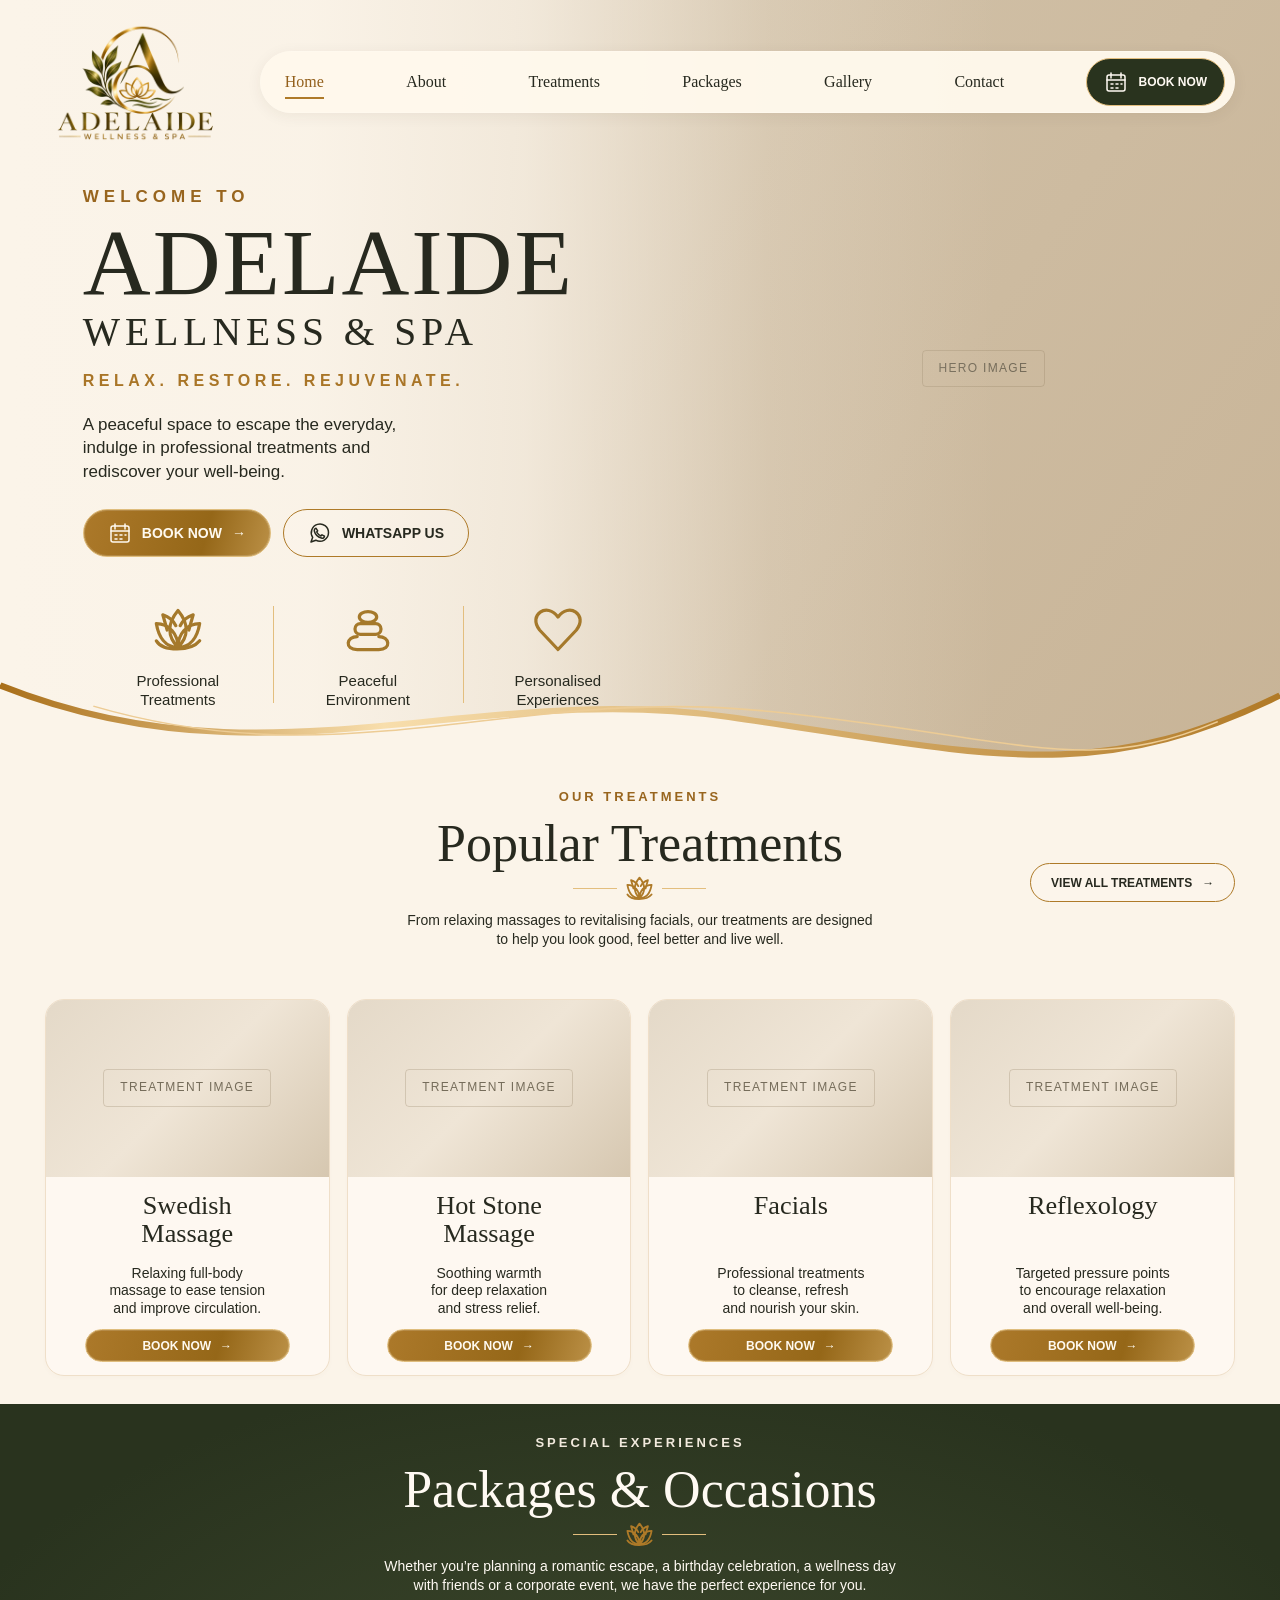
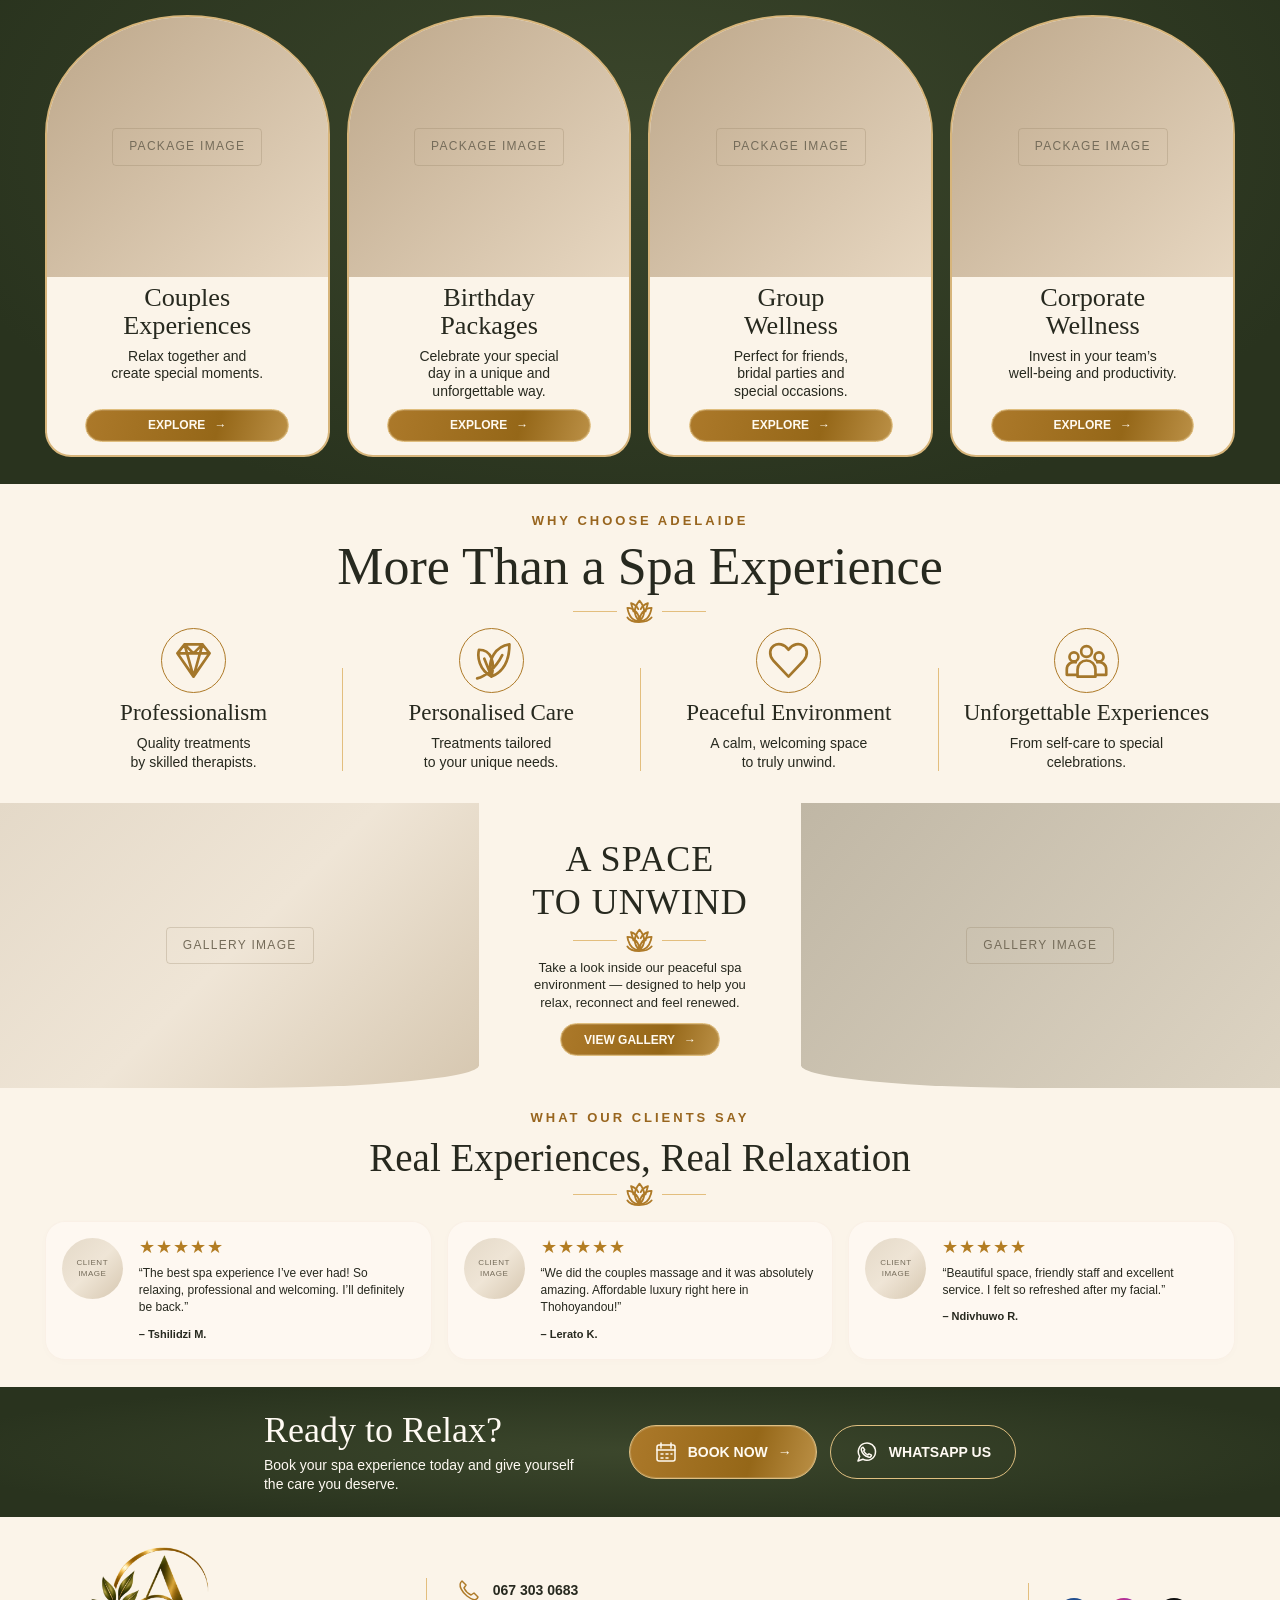
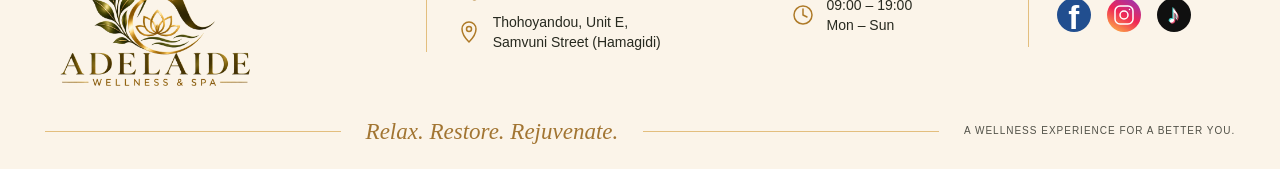
==== index.html @ 24336e0b "first commit" ====
<!doctype html>
<html lang="en">
<head>
  <link rel="icon" type="image/png" href="assets/images/logo/Elegant%20Golden%20A%20Spa%20Emblem.png">
  <meta charset="UTF-8">
  <meta name="viewport" content="width=device-width, initial-scale=1.0">
  <meta name="description" content="Relax, restore and rejuvenate at Adelaide Wellness & Spa in Thohoyandou. Explore massages, facials and special wellness experiences.">
  <meta name="theme-color" content="#29331e">
  <title>Adelaide Wellness & Spa | Relax. Restore. Rejuvenate.</title>
  <link rel="stylesheet" href="css/global.css">
  <link rel="stylesheet" href="css/index.css">
  <script src="js/global.js" defer></script>
  <script src="js/index.js" defer></script>
</head>
<body>
  <a class="skip-link" href="#main">Skip to content</a>
  <header class="site-header container">
    <a class="brand" href="index.html" aria-label="Adelaide Wellness and Spa home"><img src="assets/images/logo/Adelaide%20Wellness%20Spa%20Emblem.png" alt="Adelaide Wellness & Spa" width="180" height="120"></a>
    <button class="menu-toggle" type="button" aria-controls="main-navigation" aria-expanded="false" aria-label="Open navigation"><span></span><span></span><span></span></button>
    <nav class="main-navigation" id="main-navigation" aria-label="Main navigation">
      <a href="index.html" aria-current="page">Home</a>
      <a href="about.html">About</a>
      <a href="treatments.html">Treatments</a>
      <a href="packages.html">Packages</a>
      <a href="gallery.html">Gallery</a>
      <a href="contact.html">Contact</a>
      <a class="button button-dark" href="https://wa.me/27673030683" target="_blank" rel="noopener noreferrer"><span class="icon" data-icon="calendar" aria-hidden="true"></span>Book now</a>
    </nav>
  </header>
  <main id="main">
    <section class="hero" aria-labelledby="hero-title">
      <div class="image-placeholder hero-image" role="img" aria-label="Hero Image placeholder"><span>Hero Image</span></div>
      <div class="hero-inner container"><div class="hero-copy">
        <p class="eyebrow">Welcome to</p>
        <h1 id="hero-title">Adelaide <span>Wellness &amp; Spa</span></h1>
        <p class="hero-motto">Relax. Restore. Rejuvenate.</p>
        <p class="hero-intro">A peaceful space to escape the everyday,<br class="desktop-break"> indulge in professional treatments and<br class="desktop-break"> rediscover your well-being.</p>
        <div class="button-row"><a class="button button-gold" href="https://wa.me/27673030683" target="_blank" rel="noopener noreferrer"><span class="icon" data-icon="calendar" aria-hidden="true"></span>Book now <span aria-hidden="true">→</span></a><a class="button button-outline" href="https://wa.me/27673030683" target="_blank" rel="noopener noreferrer"><span class="icon" data-icon="whatsapp" aria-hidden="true"></span>WhatsApp us</a></div>
        <div class="hero-features"><div><span class="icon" data-icon="lotus" aria-hidden="true"></span><p>Professional<br>Treatments</p></div><div><span class="icon" data-icon="stones" aria-hidden="true"></span><p>Peaceful<br>Environment</p></div><div><span class="icon" data-icon="heart" aria-hidden="true"></span><p>Personalised<br>Experiences</p></div></div>
      </div></div>
      <svg class="hero-wave" viewBox="0 0 1440 110" preserveAspectRatio="none" aria-hidden="true"><defs><linearGradient id="wave-gold"><stop stop-color="#a96f19"/><stop offset=".3" stop-color="#f8deac"/><stop offset="1" stop-color="#b17a27"/></linearGradient></defs><path d="M0 12C300 150 530 5 820 53S1230 144 1440 25V110H0Z" fill="#fbf4e9"/><path d="M0 12C300 150 530 5 820 53S1230 144 1440 25" stroke="url(#wave-gold)" stroke-width="8" fill="none"/><path d="M105 39C390 135 580 11 867 46S1220 131 1370 59" stroke="#edcc95" stroke-width="2" fill="none"/></svg>
    </section>
    <section class="treatments section container" aria-labelledby="treatments-title">
      <div class="treatment-heading">
        <div class="section-heading"><p class="eyebrow">Our treatments</p><h2 id="treatments-title">Popular Treatments</h2><div class="ornament" aria-hidden="true"><span class="icon" data-icon="lotus" aria-hidden="true"></span></div><p>From relaxing massages to revitalising facials, our treatments are designed<br class="desktop-break"> to help you look good, feel better and live well.</p></div>
        <a class="button button-outline section-link" href="treatments.html">View all treatments <span aria-hidden="true">→</span></a>
      </div>
      <div class="card-grid treatment-grid">
        <article class="treatment-card">
          <div class="image-placeholder treatment-image" role="img" aria-label="Treatment Image placeholder"><span>Treatment Image</span></div>
          <div class="card-content"><h3>Swedish<br>Massage</h3><p>Relaxing full-body<br>massage to ease tension<br>and improve circulation.</p><a class="button button-gold button-small" href="https://wa.me/27673030683" target="_blank" rel="noopener noreferrer" aria-label="Book Swedish Massage">Book now <span aria-hidden="true">→</span></a></div>
        </article>
        <article class="treatment-card">
          <div class="image-placeholder treatment-image" role="img" aria-label="Treatment Image placeholder"><span>Treatment Image</span></div>
          <div class="card-content"><h3>Hot Stone<br>Massage</h3><p>Soothing warmth<br>for deep relaxation<br>and stress relief.</p><a class="button button-gold button-small" href="https://wa.me/27673030683" target="_blank" rel="noopener noreferrer" aria-label="Book Hot Stone Massage">Book now <span aria-hidden="true">→</span></a></div>
        </article>
        <article class="treatment-card">
          <div class="image-placeholder treatment-image" role="img" aria-label="Treatment Image placeholder"><span>Treatment Image</span></div>
          <div class="card-content"><h3>Facials</h3><p>Professional treatments<br>to cleanse, refresh<br>and nourish your skin.</p><a class="button button-gold button-small" href="https://wa.me/27673030683" target="_blank" rel="noopener noreferrer" aria-label="Book Facials">Book now <span aria-hidden="true">→</span></a></div>
        </article>
        <article class="treatment-card">
          <div class="image-placeholder treatment-image" role="img" aria-label="Treatment Image placeholder"><span>Treatment Image</span></div>
          <div class="card-content"><h3>Reflexology</h3><p>Targeted pressure points<br>to encourage relaxation<br>and overall well-being.</p><a class="button button-gold button-small" href="https://wa.me/27673030683" target="_blank" rel="noopener noreferrer" aria-label="Book Reflexology">Book now <span aria-hidden="true">→</span></a></div>
        </article>
      </div>
    </section>
    <section class="packages section dark-section" aria-labelledby="packages-title"><div class="container">
      <div class="section-heading"><p class="eyebrow">Special experiences</p><h2 id="packages-title">Packages &amp; Occasions</h2><div class="ornament" aria-hidden="true"><span class="icon" data-icon="lotus" aria-hidden="true"></span></div><p>Whether you’re planning a romantic escape, a birthday celebration, a wellness day<br class="desktop-break"> with friends or a corporate event, we have the perfect experience for you.</p></div>
      <div class="card-grid package-grid">
        <article class="package-card">
          <div class="image-placeholder package-image" role="img" aria-label="Package Image placeholder"><span>Package Image</span></div>
          <div class="card-content"><h3>Couples<br>Experiences</h3><p>Relax together and<br>create special moments.</p><a class="button button-gold button-small" href="packages.html" aria-label="Explore Couples Experiences">Explore <span aria-hidden="true">→</span></a></div>
        </article>
        <article class="package-card">
          <div class="image-placeholder package-image" role="img" aria-label="Package Image placeholder"><span>Package Image</span></div>
          <div class="card-content"><h3>Birthday<br>Packages</h3><p>Celebrate your special<br>day in a unique and<br>unforgettable way.</p><a class="button button-gold button-small" href="packages.html" aria-label="Explore Birthday Packages">Explore <span aria-hidden="true">→</span></a></div>
        </article>
        <article class="package-card">
          <div class="image-placeholder package-image" role="img" aria-label="Package Image placeholder"><span>Package Image</span></div>
          <div class="card-content"><h3>Group<br>Wellness</h3><p>Perfect for friends,<br>bridal parties and<br>special occasions.</p><a class="button button-gold button-small" href="packages.html" aria-label="Explore Group Wellness">Explore <span aria-hidden="true">→</span></a></div>
        </article>
        <article class="package-card">
          <div class="image-placeholder package-image" role="img" aria-label="Package Image placeholder"><span>Package Image</span></div>
          <div class="card-content"><h3>Corporate<br>Wellness</h3><p>Invest in your team’s<br>well-being and productivity.</p><a class="button button-gold button-small" href="packages.html" aria-label="Explore Corporate Wellness">Explore <span aria-hidden="true">→</span></a></div>
        </article>
      </div>
    </div></section>
    <section class="benefits section container" aria-labelledby="benefits-title">
      <div class="section-heading"><p class="eyebrow">Why choose Adelaide</p><h2 id="benefits-title">More Than a Spa Experience</h2><div class="ornament" aria-hidden="true"><span class="icon" data-icon="lotus" aria-hidden="true"></span></div></div>
      <div class="benefit-grid">
        <div class="benefit"><span class="icon benefit-icon" data-icon="diamond" aria-hidden="true"></span><h3>Professionalism</h3><p>Quality treatments<br>by skilled therapists.</p></div>
        <div class="benefit"><span class="icon benefit-icon" data-icon="leaf" aria-hidden="true"></span><h3>Personalised Care</h3><p>Treatments tailored<br>to your unique needs.</p></div>
        <div class="benefit"><span class="icon benefit-icon" data-icon="heart" aria-hidden="true"></span><h3>Peaceful Environment</h3><p>A calm, welcoming space<br>to truly unwind.</p></div>
        <div class="benefit"><span class="icon benefit-icon" data-icon="people" aria-hidden="true"></span><h3>Unforgettable Experiences</h3><p>From self-care to special<br>celebrations.</p></div>
      </div>
    </section>
    <section class="unwind" aria-labelledby="unwind-title">
      <div class="image-placeholder gallery-image" role="img" aria-label="Gallery Image placeholder"><span>Gallery Image</span></div>
      <div class="unwind-copy"><h2 id="unwind-title">A space<br> to unwind</h2><div class="ornament" aria-hidden="true"><span class="icon" data-icon="lotus" aria-hidden="true"></span></div><p>Take a look inside our peaceful spa environment — designed to help you relax, reconnect and feel renewed.</p><a class="button button-gold button-small" href="gallery.html">View gallery <span aria-hidden="true">→</span></a></div>
      <div class="image-placeholder gallery-image" role="img" aria-label="Gallery Image placeholder"><span>Gallery Image</span></div>
    </section>
    <section class="testimonials section container" aria-labelledby="testimonials-title">
      <div class="section-heading"><p class="eyebrow">What our clients say</p><h2 id="testimonials-title">Real Experiences, Real Relaxation</h2><div class="ornament" aria-hidden="true"><span class="icon" data-icon="lotus" aria-hidden="true"></span></div></div>
      <!-- Review copy is transcribed from the supplied design; confirm before publication. -->
      <div class="testimonial-grid">
        <figure class="testimonial"><div class="image-placeholder client-image" role="img" aria-label="Client<br>Image placeholder"><span>Client<br>Image</span></div><div><p class="stars" aria-label="5 out of 5 stars">★★★★★</p><blockquote>“The best spa experience I’ve ever had! So relaxing, professional and welcoming. I’ll definitely be back.”</blockquote><figcaption>– Tshilidzi M.</figcaption></div></figure>
        <figure class="testimonial"><div class="image-placeholder client-image" role="img" aria-label="Client<br>Image placeholder"><span>Client<br>Image</span></div><div><p class="stars" aria-label="5 out of 5 stars">★★★★★</p><blockquote>“We did the couples massage and it was absolutely amazing. Affordable luxury right here in Thohoyandou!”</blockquote><figcaption>– Lerato K.</figcaption></div></figure>
        <figure class="testimonial"><div class="image-placeholder client-image" role="img" aria-label="Client<br>Image placeholder"><span>Client<br>Image</span></div><div><p class="stars" aria-label="5 out of 5 stars">★★★★★</p><blockquote>“Beautiful space, friendly staff and excellent service. I felt so refreshed after my facial.”</blockquote><figcaption>– Ndivhuwo R.</figcaption></div></figure>
      </div>
    </section>
    <section class="final-cta dark-section" aria-labelledby="cta-title"><div class="container cta-inner"><div><h2 id="cta-title">Ready to Relax?</h2><p>Book your spa experience today and give yourself<br class="desktop-break"> the care you deserve.</p></div><div class="button-row"><a class="button button-gold" href="https://wa.me/27673030683" target="_blank" rel="noopener noreferrer"><span class="icon" data-icon="calendar" aria-hidden="true"></span>Book now <span aria-hidden="true">→</span></a><a class="button button-outline" href="https://wa.me/27673030683" target="_blank" rel="noopener noreferrer"><span class="icon" data-icon="whatsapp" aria-hidden="true"></span>WhatsApp us</a></div></div></section>
  </main>
  <footer class="site-footer">
    <div class="container footer-main">
      <a class="footer-brand" href="index.html" aria-label="Adelaide Wellness and Spa home"><img src="assets/images/logo/Adelaide%20Wellness%20Spa%20Emblem.png" alt="Adelaide Wellness & Spa" width="220" height="147" loading="lazy"></a>
      <address class="footer-contact"><a href="tel:+27673030683"><span class="icon" data-icon="phone" aria-hidden="true"></span><strong>067 303 0683</strong></a><p><span class="icon" data-icon="pin" aria-hidden="true"></span><span>Thohoyandou, Unit E,<br>Samvuni Street (Hamagidi)</span></p></address>
      <div class="footer-hours"><span class="icon" data-icon="clock" aria-hidden="true"></span><p>09:00 – 19:00<br>Mon – Sun</p></div>
      <div class="social-links" aria-label="Social media"><!-- Add verified profile URLs when available. --><span class="social-icon facebook" role="img" aria-label="Facebook">f</span><span class="social-icon instagram" role="img" aria-label="Instagram"><span class="icon" data-icon="instagram" aria-hidden="true"></span></span><span class="social-icon tiktok" role="img" aria-label="TikTok">♪</span></div>
    </div>
    <div class="footer-bottom container"><span class="footer-rule" aria-hidden="true"></span><p>Relax. Restore. Rejuvenate.</p><span class="footer-rule" aria-hidden="true"></span><small>A wellness experience for a better you.</small></div>
  </footer>
</body>
</html>
---- css/global.css ----
﻿:root {
  --cream: #fbf4e9;
  --paper: #fffaf3;
  --ink: #27291f;
  --muted: #505047;
  --olive: #29331e;
  --gold: #ae7a28;
  --gold-light: #e3be7e;
  --serif: Georgia, 'Times New Roman', serif;
  --sans: Arial, Helvetica, sans-serif;
  --page-width: 1200px;
}
* { box-sizing: border-box; }
html { scroll-behavior: smooth; }
body { margin: 0; background: var(--cream); color: var(--ink); font: 16px/1.45 var(--sans); }
body, button, a { -webkit-tap-highlight-color: transparent; }
h1, h2, h3, p, figure { margin: 0; }
h1, h2, h3 { font-family: var(--serif); font-weight: 400; line-height: 1.08; }
h2 { font-size: clamp(30px, 4.1vw, 52px); }
h3 { font-size: clamp(20px, 2.05vw, 27px); }
a { color: inherit; text-decoration: none; }
button { font: inherit; }
img { display: block; max-width: 100%; height: auto; }
.container { width: min(var(--page-width), 93%); margin-inline: auto; }
.icon { display: inline-flex; flex: 0 0 auto; width: 24px; height: 24px; align-items: center; justify-content: center; }
.icon svg { width: 100%; height: 100%; fill: none; stroke: currentColor; stroke-width: 1.5; stroke-linecap: round; stroke-linejoin: round; }
.button { display: inline-flex; align-items: center; justify-content: center; gap: 10px; min-height: 48px; padding: 11px 24px; border: 1px solid transparent; border-radius: 999px; white-space: nowrap; font: 600 14px/1 var(--sans); text-transform: uppercase; transition: background-color .2s, box-shadow .2s, transform .2s; }
.button:hover { transform: translateY(-2px); box-shadow: 0 5px 15px #3928111a; }
.button-gold { color: #fffaf0; border-color: #dfbd7d; background: linear-gradient(105deg, #ac792a, #956718 65%, #bb9046); box-shadow: inset 0 0 0 1px #ffffff26; }
.button-outline { color: var(--ink); border-color: var(--gold); background: #fffaf12b; }
.button-outline:hover { background: #e7c99335; }
.button-dark { color: var(--paper); border-color: var(--gold-light); background: var(--olive); }
.button-small { min-height: 33px; padding: 8px 23px; font-size: 12px; gap: 9px; }
.button-row { display: flex; flex-wrap: wrap; align-items: center; gap: 13px; }
.eyebrow { color: #98651e; font-size: 13px; font-weight: 700; text-transform: uppercase; letter-spacing: 3px; }
.site-header { position: absolute; z-index: 10; top: 22px; inset-inline: 0; display: flex; align-items: center; justify-content: space-between; gap: 35px; }
.brand { width: 180px; flex-shrink: 0; border-radius: 5px; overflow: hidden; }
.main-navigation { display: flex; align-items: center; justify-content: space-between; flex: 1; gap: 18px; padding: 6px 9px 6px 24px; border: 1px solid #fff9ee; border-radius: 999px; background: #fff9edf5; box-shadow: 0 3px 15px #3b2c1510; }
.main-navigation > a:not(.button) { position: relative; padding-block: 10px; font: 16px var(--serif); }
.main-navigation > a:not(.button):hover, .main-navigation [aria-current] { color: #93601c; }
.main-navigation [aria-current]::after { position: absolute; content: ''; height: 2px; background: var(--gold); bottom: 2px; inset-inline: 0; }
.main-navigation .button { min-height: 41px; font-size: 12px; padding-inline: 17px; }
.menu-toggle { display: none; }
.skip-link { position: fixed; z-index: 30; top: 10px; left: 12px; padding: 12px; background: var(--paper); border: 2px solid var(--gold); transform: translateY(-150%); }
.skip-link:focus { transform: translateY(0); }
:focus-visible { outline: 3px solid #a77122; outline-offset: 5px; }
.dark-section { color: var(--paper); background: radial-gradient(ellipse at 50% 50%, #3c472c, var(--olive) 80%); }
.dark-section .eyebrow { color: #f2eadd; }
.site-footer { padding-block: 25px 24px; }
.footer-main { display: grid; grid-template-columns: 1.1fr 1.05fr .65fr .65fr; align-items: center; gap: 30px; }
.footer-brand img { width: 220px; border-radius: 4px; }
.footer-contact { font-style: normal; padding-left: 30px; border-left: 1px solid var(--gold-light); font-size: 14px; }
.footer-contact a, .footer-contact p { display: flex; gap: 12px; align-items: center; }
.footer-contact p { margin-top: 10px; }
.footer-contact .icon, .footer-hours .icon { color: var(--gold); }
.footer-hours { display: flex; gap: 12px; align-items: center; font-size: 14px; }
.social-links { display: flex; gap: 16px; align-items: center; border-left: 1px solid var(--gold-light); padding: 15px 0 15px 28px; }
.social-icon { display: flex; width: 34px; height: 34px; border-radius: 50%; color: white; justify-content: center; align-items: center; }
.facebook { background: #214e8f; font: bold 33px Arial; padding-top: 6px; }
.instagram { background: linear-gradient(30deg, #ffc444, #ef2755, #8c36c2); }
.tiktok { background: #101010; font-size: 26px; text-shadow: 1px 1px #ed5074, -1px -1px #45d6cf; }
.footer-bottom { display: flex; align-items: center; gap: 25px; padding-top: 30px; }
.footer-bottom p { font: italic 23px var(--serif); color: #a27532; white-space: nowrap; }
.footer-rule { height: 1px; background: var(--gold-light); flex: 1; }
.footer-bottom small { font-size: 10px; letter-spacing: 1px; text-transform: uppercase; color: var(--muted); }
/* Keep the existing secondary-page scaffolds usable with shared styles. */
body > header:not(.site-header), body > main:not(.page-main):not(:has(.hero)), body > footer:not(.site-footer) { width: min(var(--page-width), 90%); margin-inline: auto; padding-block: 24px; }
header:not(.site-header) nav { display: flex; flex-wrap: wrap; gap: 20px; margin-top: 20px; }
body > main:not(:has(.hero)) { min-height: 60vh; }
@media (max-width: 1050px) {
  .site-header { gap: 25px; top: 18px; }
  .brand { width: 145px; }
  .main-navigation { gap: 15px; padding-left: 20px; }
  .main-navigation > a:not(.button) { font-size: 14px; }
  .main-navigation .button { padding-inline: 13px; }
  .footer-main { gap: 20px; }
  .footer-contact { padding-left: 20px; font-size: 12px; }
  .footer-hours { font-size: 12px; }
  .social-links { gap: 10px; padding-left: 20px; }
}
@media (max-width: 760px) {
  .site-header { align-items: flex-start; top: 16px; }
  .brand { width: 130px; }
  .menu-toggle { display: flex; flex-direction: column; justify-content: center; align-items: center; gap: 5px; width: 46px; height: 46px; background: var(--paper); border: 1px solid var(--gold-light); border-radius: 50%; cursor: pointer; }
  .menu-toggle span { height: 2px; width: 20px; background: var(--olive); transition: transform .2s, opacity .2s; }
  .menu-toggle[aria-expanded="true"] span:nth-child(1) { transform: translateY(7px) rotate(45deg); }
  .menu-toggle[aria-expanded="true"] span:nth-child(2) { opacity: 0; }
  .menu-toggle[aria-expanded="true"] span:nth-child(3) { transform: translateY(-7px) rotate(-45deg); }
  .main-navigation { display: none; position: absolute; top: 62px; right: 0; width: min(310px, 100%); padding: 20px; border-radius: 20px; box-shadow: 0 12px 35px #29251626; }
  .main-navigation.is-open { display: flex; flex-direction: column; align-items: stretch; gap: 5px; }
  .main-navigation > a:not(.button) { padding: 11px; font-size: 18px; }
  .main-navigation [aria-current]::after { display: none; }
  .main-navigation .button { margin-top: 8px; min-height: 46px; }
  .container { width: 90%; }
  .button { min-height: 46px; padding-inline: 20px; font-size: 12px; }
  .button-small { min-height: 38px; padding: 9px 18px; }
  .eyebrow { font-size: 11px; letter-spacing: 2.5px; }
  .desktop-break { display: none; }
  .footer-main { grid-template-columns: 1fr 1fr; gap: 25px; }
  .footer-brand img { width: 170px; }
  .footer-contact { padding-left: 15px; }
  .footer-hours { padding-left: 0; }
  .social-links { border: 0; padding: 0; }
  .footer-bottom { flex-wrap: wrap; justify-content: center; gap: 15px; }
  .footer-bottom p { font-size: 21px; }
  .footer-bottom small { flex-basis: 100%; text-align: center; }
}
@media (max-width: 380px) { .footer-main { grid-template-columns: 1fr; text-align: center; justify-items: center; } .footer-contact { border: 0; padding: 0; } }
@media (prefers-reduced-motion: reduce) { html { scroll-behavior: auto; } *, *::before, *::after { transition: none !important; } }
---- css/index.css ----
﻿/* Photography placeholders preserve the image footprints in the supplied design. */
.image-placeholder { position: relative; display: flex; justify-content: center; align-items: center; overflow: hidden; color: #756c5a; background: linear-gradient(135deg, #e4d9c8, #efe5d6 50%, #d6c7b0); }
.image-placeholder > span { border: 1px solid #8e795c45; padding: 9px 16px; border-radius: 4px; font-size: 12px; letter-spacing: 1.3px; text-transform: uppercase; text-align: center; }
.hero { position: relative; min-height: 760px; overflow: hidden; background: var(--cream); }
.hero-image { position: absolute; inset: 0; background: linear-gradient(125deg, #d7c9b2, #c8b497); }
.hero-image > span { position: absolute; left: 72%; top: 46%; }
.hero::after { content: ''; position: absolute; inset: 0; background: linear-gradient(90deg, var(--cream) 1%, #fbf4e9f7 24%, #fbf4e9c4 41%, #fbf4e933 60%, transparent 78%); pointer-events: none; }
.hero-inner { position: relative; z-index: 1; padding-top: 185px; }
.hero-copy { width: 560px; max-width: 56%; padding-left: 38px; }
.hero .eyebrow { font-size: 17px; letter-spacing: 5px; margin-bottom: 6px; }
.hero h1 { font-size: clamp(60px, 7.6vw, 94px); text-transform: uppercase; letter-spacing: 2px; line-height: .98; }
.hero h1 span { display: block; font-size: .42em; letter-spacing: 5px; margin-top: 5px; white-space: nowrap; }
.hero-motto { margin-top: 18px; color: #a97527; text-transform: uppercase; letter-spacing: 4.5px; font-size: 16px; font-weight: 600; }
.hero-intro { margin-block: 20px 25px; font-size: 17px; line-height: 1.4; }
.hero .button-row { gap: 12px; }
.hero-features { display: grid; grid-template-columns: repeat(3, 1fr); width: 570px; max-width: 112%; margin-top: 47px; text-align: center; }
.hero-features > div { padding: 0 18px; position: relative; }
.hero-features > div + div::before { content: ''; position: absolute; width: 1px; background: var(--gold-light); height: 92%; top: 2%; left: 0; }
.hero-features .icon { width: 52px; height: 52px; color: #a5792b; }
.hero-features p { font-size: 15px; line-height: 1.25; margin-top: 10px; }
.hero-wave { position: absolute; z-index: 2; bottom: -1px; width: 100%; height: 85px; }
.section { padding-block: 28px; }
.section-heading { text-align: center; margin-bottom: 22px; }
.section-heading .eyebrow { margin-bottom: 9px; }
.section-heading > p:last-of-type:not(.eyebrow) { font-size: 14px; line-height: 1.35; margin-top: 7px; }
.ornament { display: flex; align-items: center; justify-content: center; gap: 6px; color: var(--gold); height: 32px; }
.ornament::before, .ornament::after { content: ''; width: 44px; height: 1px; background: var(--gold-light); }
.ornament .icon { width: 33px; height: 29px; }
.treatment-heading { position: relative; }
.section-link { position: absolute; right: 0; top: 75px; min-height: 39px; font-size: 12px; padding-inline: 20px; }
.card-grid { display: grid; grid-template-columns: repeat(4, minmax(0, 1fr)); gap: 17px; }
.treatment-card { border: 1px solid #efdfc9; border-radius: 19px; background: #fffaf4ba; overflow: hidden; box-shadow: 0 2px 5px #91642b06; }
.treatment-image { aspect-ratio: 1.6; }
.card-content { display: flex; flex-direction: column; align-items: center; text-align: center; padding: 15px 10px 13px; }
.treatment-card h3 { min-height: 64px; }
.card-content p { font-size: 14px; line-height: 1.25; margin: 9px 0 12px; }
.card-content .button { width: 78%; margin-top: auto; }
.packages { padding-block: 30px 27px; }
.packages .section-heading { margin-bottom: 20px; }
.package-card { display: flex; flex-direction: column; border: 2px solid #d7b57b; border-radius: 50% 50% 26px 26px / 27% 27% 26px 26px; overflow: hidden; background: var(--cream); color: var(--ink); }
.package-image { aspect-ratio: 1.08; flex-shrink: 0; background: linear-gradient(135deg, #bda78a, #e7d7c1); }
.package-card .card-content { flex: 1; padding-top: 7px; }
.package-card .card-content p { min-height: 54px; margin: 7px 0; }
.benefits { padding-block: 28px 32px; }
.benefits .section-heading { margin-bottom: 0; }
.benefit-grid { display: grid; grid-template-columns: repeat(4, minmax(0, 1fr)); text-align: center; }
.benefit { position: relative; padding: 0 12px; }
.benefit + .benefit::before { position: absolute; content: ''; width: 1px; background: var(--gold-light); height: 72%; left: 0; bottom: 0; }
.benefit-icon { width: 65px; height: 65px; padding: 10px; border: 1px solid var(--gold); border-radius: 50%; color: #a4772b; margin-bottom: 8px; }
.benefit h3 { font-size: clamp(18px, 1.8vw, 23px); }
.benefit p { font-size: 14px; line-height: 1.3; margin-top: 9px; }
.unwind { display: grid; grid-template-columns: 1fr .67fr 1fr; min-height: 285px; }
.gallery-image { min-height: 285px; }
.gallery-image:first-child { border-radius: 0 0 50% 0 / 0 0 8% 0; }
.gallery-image:last-child { border-radius: 0 0 0 50% / 0 0 0 8%; background: linear-gradient(130deg, #c0b7a5, #ddd4c3); }
.unwind-copy { padding: 24px 22px 20px; text-align: center; align-self: center; }
.unwind h2 { text-transform: uppercase; font-size: clamp(26px, 2.9vw, 36px); line-height: 1.2; letter-spacing: 1px; }
.unwind p { font-size: 13px; line-height: 1.35; max-width: 240px; margin: 2px auto 12px; }
.testimonials { padding-block: 21px 27px; }
.testimonials h2 { font-size: clamp(26px, 3.1vw, 39px); }
.testimonials .section-heading { margin-bottom: 10px; }
.testimonial-grid { display: grid; grid-template-columns: repeat(3, minmax(0, 1fr)); gap: 15px; }
.testimonial { display: flex; gap: 16px; padding: 16px; background: #fffaf4bd; border: 1px solid #efdfc94d; border-radius: 20px; box-shadow: 0 2px 8px #76501e04; }
.client-image { width: 61px; height: 61px; flex: 0 0 auto; border-radius: 50%; }
.client-image > span { border: 0; padding: 0; font-size: 8px; letter-spacing: .5px; }
.stars { color: #b37d23; letter-spacing: 1px; font-size: 18px; line-height: 1.1; margin-bottom: 7px; }
blockquote { font-size: 12px; line-height: 1.45; margin: 0; }
figcaption { font-size: 11px; font-weight: 600; margin-top: 10px; }
.final-cta { padding-block: 24px; }
.cta-inner { display: flex; justify-content: center; align-items: center; gap: 55px; }
.final-cta h2 { font-size: 36px; margin-bottom: 7px; }
.final-cta p { font-size: 14px; line-height: 1.3; }
.final-cta .button { min-height: 54px; border-color: #dfbf80; }
.final-cta .button-outline { color: var(--paper); background: transparent; }
@media (min-width: 1400px) { .hero { min-height: 800px; } .hero-inner { padding-top: 200px; } }
@media (max-width: 1100px) and (min-width: 761px) {
  .hero { min-height: 680px; }
  .hero-inner { padding-top: 165px; }
  .hero-copy { padding-left: 28px; }
  .hero h1 { font-size: 7.2vw; }
  .hero-motto { font-size: 13px; letter-spacing: 3.5px; }
  .hero-intro { font-size: 15px; }
  .hero .button { padding-inline: 17px; min-height: 44px; font-size: 12px; }
  .hero-features { margin-top: 38px; max-width: 108%; }
  .hero-features p { font-size: 13px; }
  .hero-features .icon { width: 43px; height: 43px; }
  .section-link { position: static; margin: -5px auto 20px; display: flex; width: fit-content; }
  .card-content p { font-size: 13px; }
  .card-content .button { width: 88%; padding-inline: 13px; }
  .treatment-card h3 { min-height: 51px; }
  .unwind { min-height: 250px; }
  .gallery-image { min-height: 250px; }
  .unwind-copy { padding: 17px 13px; }
  .testimonial { gap: 10px; padding: 13px; }
  .client-image { width: 48px; height: 48px; }
  .cta-inner { gap: 30px; }
}
@media (min-width: 1101px) { .treatments .section-heading { padding-bottom: 28px; } .treatments .section-heading > p:last-of-type { max-width: 610px; margin-inline: auto; } }
@media (max-width: 760px) {
  .hero { min-height: auto; padding-bottom: 42px; display: flex; flex-direction: column; }
  .hero-inner { padding-top: 140px; order: 0; }
  .hero-copy { max-width: 100%; width: auto; padding: 0; }
  .hero h1 { font-size: clamp(49px, 11.5vw, 78px); }
  .hero h1 span { letter-spacing: 3px; font-size: .4em; }
  .hero .eyebrow { font-size: 12px; letter-spacing: 4px; }
  .hero-motto { font-size: 11px; letter-spacing: 2.9px; margin-top: 15px; }
  .hero-intro { max-width: 380px; font-size: 15px; margin-block: 18px 20px; }
  .hero-image { position: relative; order: 1; inset: auto; margin: 24px 5% 0; width: 90%; aspect-ratio: 1.65; border-radius: 18px; }
  .hero-image > span { position: static; }
  .hero::after { display: none; }
  .hero-features { max-width: 100%; width: 100%; margin-top: 28px; }
  .hero-features > div { padding-inline: 8px; }
  .hero-features .icon { width: 38px; height: 38px; }
  .hero-features p { font-size: 12px; }
  .hero-wave { height: 38px; }
  .section { padding-block: 28px; }
  .section-heading > p:last-of-type:not(.eyebrow) { font-size: 13px; }
  .section-link { position: static; margin: -5px auto 20px; display: flex; width: fit-content; }
  .card-grid { grid-template-columns: repeat(2, minmax(0, 1fr)); gap: 15px; }
  .treatment-card { border-radius: 15px; }
  .treatment-image { aspect-ratio: 1.35; }
  .image-placeholder > span { font-size: 9px; letter-spacing: .5px; padding: 7px 9px; }
  .card-content { padding: 13px 8px; }
  .treatment-card h3 { min-height: 45px; }
  .card-content p { font-size: 12px; }
  .card-content .button { width: 95%; padding-inline: 10px; font-size: 10px; }
  .package-card { border-radius: 50% 50% 20px 20px / 25% 25% 20px 20px; }
  .package-image { aspect-ratio: 1.05; }
  .package-card h3 { font-size: 21px; }
  .package-card .card-content p { min-height: 45px; }
  .benefit-grid { grid-template-columns: repeat(2, minmax(0, 1fr)); gap: 26px 0; margin-top: 12px; }
  .benefit:nth-child(3)::before { display: none; }
  .benefit h3 { font-size: 19px; }
  .benefit p { font-size: 12px; }
  .benefit-icon { width: 58px; height: 58px; }
  .unwind { grid-template-columns: 1fr 1fr; }
  .unwind-copy { grid-column: 1 / -1; grid-row: 1; padding: 0 6% 24px; }
  .unwind h2 br { display: none; }
  .unwind p { max-width: 320px; font-size: 14px; }
  .gallery-image { min-height: 0; aspect-ratio: 1.1; }
  .testimonials h2 { font-size: 29px; }
  .testimonial-grid { grid-template-columns: 1fr; gap: 12px; }
  .testimonial { gap: 16px; padding: 20px; }
  .client-image { width: 56px; height: 56px; }
  .client-image > span { font-size: 8px; }
  blockquote { font-size: 13px; }
  .cta-inner { flex-direction: column; gap: 20px; text-align: center; }
  .final-cta h2 { font-size: 33px; }
  .final-cta .button-row { justify-content: center; gap: 10px; }
  .final-cta .button { min-height: 48px; padding-inline: 17px; }
}
@media (max-width: 350px) { .hero .button-row { flex-direction: column; align-items: stretch; } .hero h1 { font-size: 44px; } .hero-motto { letter-spacing: 2px; } .card-grid { grid-template-columns: 1fr; } .package-image { aspect-ratio: 1.2; } }
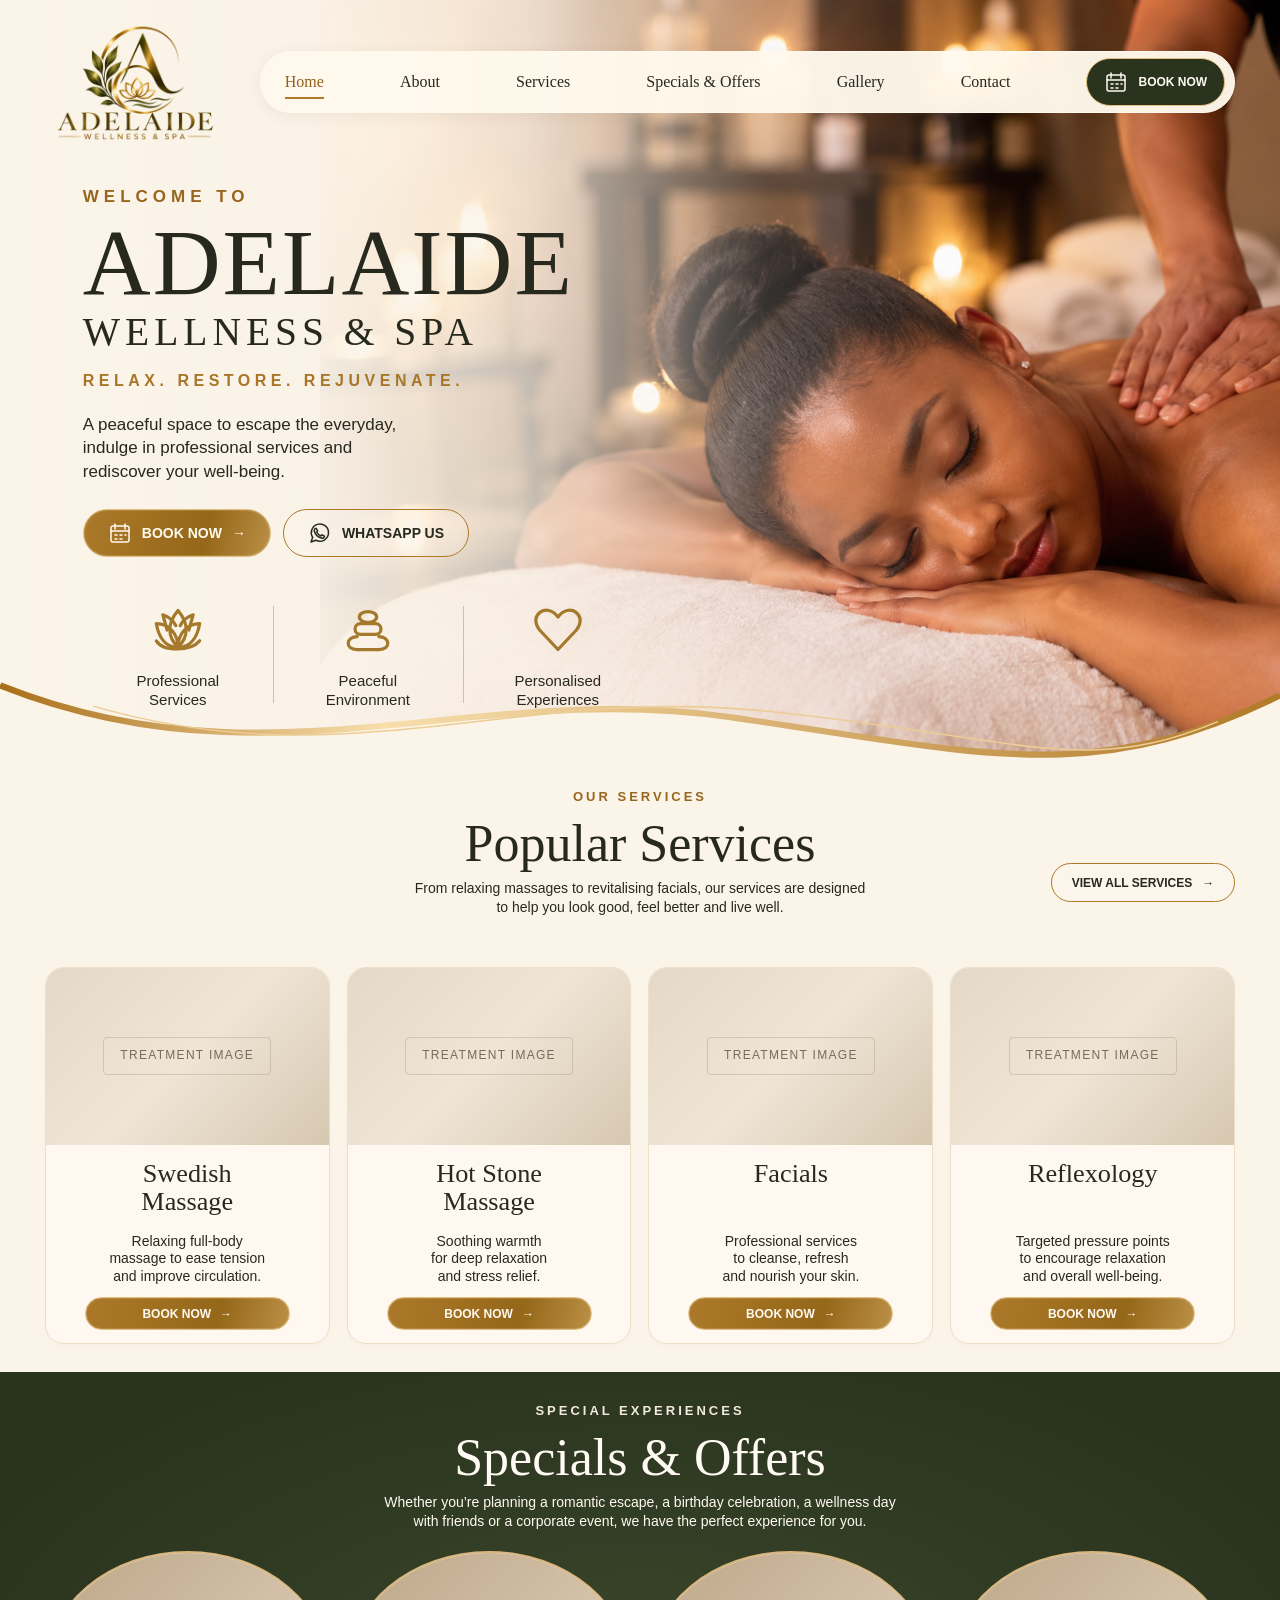
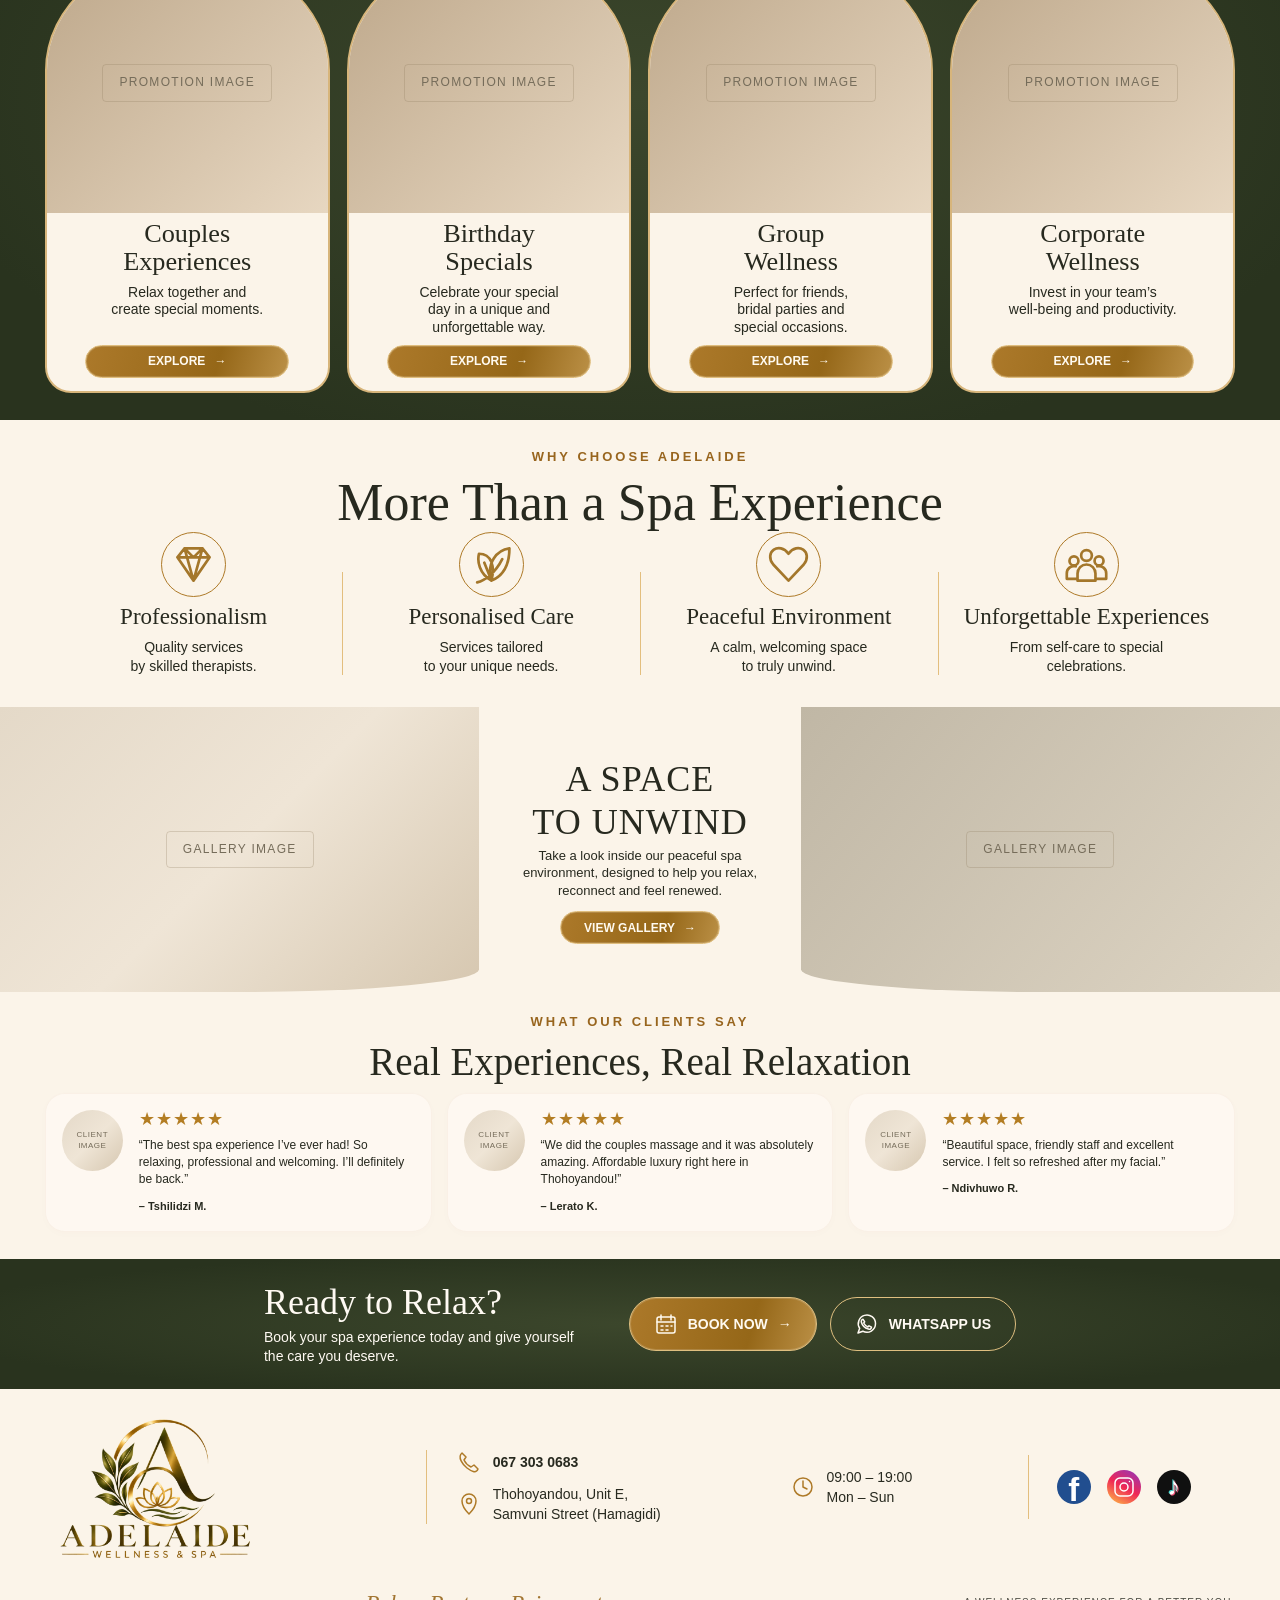
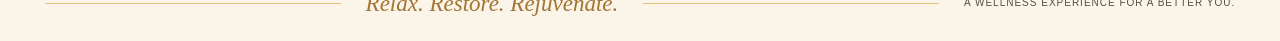
==== commit d66c7705: "Add services page with filtering functionality and new assets - Created services.html to display a c" ====
--- a/index.html
+++ b/index.html
@@ -20,8 +20,8 @@
     <nav class="main-navigation" id="main-navigation" aria-label="Main navigation">
       <a href="index.html" aria-current="page">Home</a>
       <a href="about.html">About</a>
-      <a href="treatments.html">Treatments</a>
-      <a href="packages.html">Packages</a>
+      <a href="services.html">Services</a>
+      <a href="packages.html">Specials &amp; Offers</a>
       <a href="gallery.html">Gallery</a>
       <a href="contact.html">Contact</a>
       <a class="button button-dark" href="https://wa.me/27673030683" target="_blank" rel="noopener noreferrer"><span class="icon" data-icon="calendar" aria-hidden="true"></span>Book now</a>
@@ -29,21 +29,21 @@
   </header>
   <main id="main">
     <section class="hero" aria-labelledby="hero-title">
-      <div class="image-placeholder hero-image" role="img" aria-label="Hero Image placeholder"><span>Hero Image</span></div>
+      <div class="image-placeholder hero-image"><img src="assets/images/hero/Serene%20Warm-Lit%20Spa%20Massage.png" alt="A relaxing massage in a warm, candlelit spa" width="1672" height="941" fetchpriority="high"></div>
       <div class="hero-inner container"><div class="hero-copy">
         <p class="eyebrow">Welcome to</p>
         <h1 id="hero-title">Adelaide <span>Wellness &amp; Spa</span></h1>
         <p class="hero-motto">Relax. Restore. Rejuvenate.</p>
-        <p class="hero-intro">A peaceful space to escape the everyday,<br class="desktop-break"> indulge in professional treatments and<br class="desktop-break"> rediscover your well-being.</p>
+        <p class="hero-intro">A peaceful space to escape the everyday,<br class="desktop-break"> indulge in professional services and<br class="desktop-break"> rediscover your well-being.</p>
         <div class="button-row"><a class="button button-gold" href="https://wa.me/27673030683" target="_blank" rel="noopener noreferrer"><span class="icon" data-icon="calendar" aria-hidden="true"></span>Book now <span aria-hidden="true">→</span></a><a class="button button-outline" href="https://wa.me/27673030683" target="_blank" rel="noopener noreferrer"><span class="icon" data-icon="whatsapp" aria-hidden="true"></span>WhatsApp us</a></div>
-        <div class="hero-features"><div><span class="icon" data-icon="lotus" aria-hidden="true"></span><p>Professional<br>Treatments</p></div><div><span class="icon" data-icon="stones" aria-hidden="true"></span><p>Peaceful<br>Environment</p></div><div><span class="icon" data-icon="heart" aria-hidden="true"></span><p>Personalised<br>Experiences</p></div></div>
+        <div class="hero-features"><div><span class="icon" data-icon="lotus" aria-hidden="true"></span><p>Professional<br>Services</p></div><div><span class="icon" data-icon="stones" aria-hidden="true"></span><p>Peaceful<br>Environment</p></div><div><span class="icon" data-icon="heart" aria-hidden="true"></span><p>Personalised<br>Experiences</p></div></div>
       </div></div>
       <svg class="hero-wave" viewBox="0 0 1440 110" preserveAspectRatio="none" aria-hidden="true"><defs><linearGradient id="wave-gold"><stop stop-color="#a96f19"/><stop offset=".3" stop-color="#f8deac"/><stop offset="1" stop-color="#b17a27"/></linearGradient></defs><path d="M0 12C300 150 530 5 820 53S1230 144 1440 25V110H0Z" fill="#fbf4e9"/><path d="M0 12C300 150 530 5 820 53S1230 144 1440 25" stroke="url(#wave-gold)" stroke-width="8" fill="none"/><path d="M105 39C390 135 580 11 867 46S1220 131 1370 59" stroke="#edcc95" stroke-width="2" fill="none"/></svg>
     </section>
     <section class="treatments section container" aria-labelledby="treatments-title">
       <div class="treatment-heading">
-        <div class="section-heading"><p class="eyebrow">Our treatments</p><h2 id="treatments-title">Popular Treatments</h2><div class="ornament" aria-hidden="true"><span class="icon" data-icon="lotus" aria-hidden="true"></span></div><p>From relaxing massages to revitalising facials, our treatments are designed<br class="desktop-break"> to help you look good, feel better and live well.</p></div>
-        <a class="button button-outline section-link" href="treatments.html">View all treatments <span aria-hidden="true">→</span></a>
+        <div class="section-heading"><p class="eyebrow">Our services</p><h2 id="treatments-title">Popular Services</h2><p>From relaxing massages to revitalising facials, our services are designed<br class="desktop-break"> to help you look good, feel better and live well.</p></div>
+        <a class="button button-outline section-link" href="services.html">View all services <span aria-hidden="true">→</span></a>
       </div>
       <div class="card-grid treatment-grid">
         <article class="treatment-card">
@@ -56,7 +56,7 @@
         </article>
         <article class="treatment-card">
           <div class="image-placeholder treatment-image" role="img" aria-label="Treatment Image placeholder"><span>Treatment Image</span></div>
-          <div class="card-content"><h3>Facials</h3><p>Professional treatments<br>to cleanse, refresh<br>and nourish your skin.</p><a class="button button-gold button-small" href="https://wa.me/27673030683" target="_blank" rel="noopener noreferrer" aria-label="Book Facials">Book now <span aria-hidden="true">→</span></a></div>
+          <div class="card-content"><h3>Facials</h3><p>Professional services<br>to cleanse, refresh<br>and nourish your skin.</p><a class="button button-gold button-small" href="https://wa.me/27673030683" target="_blank" rel="noopener noreferrer" aria-label="Book Facials">Book now <span aria-hidden="true">→</span></a></div>
         </article>
         <article class="treatment-card">
           <div class="image-placeholder treatment-image" role="img" aria-label="Treatment Image placeholder"><span>Treatment Image</span></div>
@@ -65,42 +65,42 @@
       </div>
     </section>
     <section class="packages section dark-section" aria-labelledby="packages-title"><div class="container">
-      <div class="section-heading"><p class="eyebrow">Special experiences</p><h2 id="packages-title">Packages &amp; Occasions</h2><div class="ornament" aria-hidden="true"><span class="icon" data-icon="lotus" aria-hidden="true"></span></div><p>Whether you’re planning a romantic escape, a birthday celebration, a wellness day<br class="desktop-break"> with friends or a corporate event, we have the perfect experience for you.</p></div>
+      <div class="section-heading"><p class="eyebrow">Special experiences</p><h2 id="packages-title">Specials &amp; Offers</h2><p>Whether you’re planning a romantic escape, a birthday celebration, a wellness day<br class="desktop-break"> with friends or a corporate event, we have the perfect experience for you.</p></div>
       <div class="card-grid package-grid">
         <article class="package-card">
-          <div class="image-placeholder package-image" role="img" aria-label="Package Image placeholder"><span>Package Image</span></div>
+          <div class="image-placeholder package-image" role="img" aria-label="Promotion Image placeholder"><span>Promotion Image</span></div>
           <div class="card-content"><h3>Couples<br>Experiences</h3><p>Relax together and<br>create special moments.</p><a class="button button-gold button-small" href="packages.html" aria-label="Explore Couples Experiences">Explore <span aria-hidden="true">→</span></a></div>
         </article>
         <article class="package-card">
-          <div class="image-placeholder package-image" role="img" aria-label="Package Image placeholder"><span>Package Image</span></div>
-          <div class="card-content"><h3>Birthday<br>Packages</h3><p>Celebrate your special<br>day in a unique and<br>unforgettable way.</p><a class="button button-gold button-small" href="packages.html" aria-label="Explore Birthday Packages">Explore <span aria-hidden="true">→</span></a></div>
+          <div class="image-placeholder package-image" role="img" aria-label="Promotion Image placeholder"><span>Promotion Image</span></div>
+          <div class="card-content"><h3>Birthday<br>Specials</h3><p>Celebrate your special<br>day in a unique and<br>unforgettable way.</p><a class="button button-gold button-small" href="packages.html" aria-label="Explore Birthday Specials">Explore <span aria-hidden="true">→</span></a></div>
         </article>
         <article class="package-card">
-          <div class="image-placeholder package-image" role="img" aria-label="Package Image placeholder"><span>Package Image</span></div>
+          <div class="image-placeholder package-image" role="img" aria-label="Promotion Image placeholder"><span>Promotion Image</span></div>
           <div class="card-content"><h3>Group<br>Wellness</h3><p>Perfect for friends,<br>bridal parties and<br>special occasions.</p><a class="button button-gold button-small" href="packages.html" aria-label="Explore Group Wellness">Explore <span aria-hidden="true">→</span></a></div>
         </article>
         <article class="package-card">
-          <div class="image-placeholder package-image" role="img" aria-label="Package Image placeholder"><span>Package Image</span></div>
+          <div class="image-placeholder package-image" role="img" aria-label="Promotion Image placeholder"><span>Promotion Image</span></div>
           <div class="card-content"><h3>Corporate<br>Wellness</h3><p>Invest in your team’s<br>well-being and productivity.</p><a class="button button-gold button-small" href="packages.html" aria-label="Explore Corporate Wellness">Explore <span aria-hidden="true">→</span></a></div>
         </article>
       </div>
     </div></section>
     <section class="benefits section container" aria-labelledby="benefits-title">
-      <div class="section-heading"><p class="eyebrow">Why choose Adelaide</p><h2 id="benefits-title">More Than a Spa Experience</h2><div class="ornament" aria-hidden="true"><span class="icon" data-icon="lotus" aria-hidden="true"></span></div></div>
+      <div class="section-heading"><p class="eyebrow">Why choose Adelaide</p><h2 id="benefits-title">More Than a Spa Experience</h2></div>
       <div class="benefit-grid">
-        <div class="benefit"><span class="icon benefit-icon" data-icon="diamond" aria-hidden="true"></span><h3>Professionalism</h3><p>Quality treatments<br>by skilled therapists.</p></div>
-        <div class="benefit"><span class="icon benefit-icon" data-icon="leaf" aria-hidden="true"></span><h3>Personalised Care</h3><p>Treatments tailored<br>to your unique needs.</p></div>
+        <div class="benefit"><span class="icon benefit-icon" data-icon="diamond" aria-hidden="true"></span><h3>Professionalism</h3><p>Quality services<br>by skilled therapists.</p></div>
+        <div class="benefit"><span class="icon benefit-icon" data-icon="leaf" aria-hidden="true"></span><h3>Personalised Care</h3><p>Services tailored<br>to your unique needs.</p></div>
         <div class="benefit"><span class="icon benefit-icon" data-icon="heart" aria-hidden="true"></span><h3>Peaceful Environment</h3><p>A calm, welcoming space<br>to truly unwind.</p></div>
         <div class="benefit"><span class="icon benefit-icon" data-icon="people" aria-hidden="true"></span><h3>Unforgettable Experiences</h3><p>From self-care to special<br>celebrations.</p></div>
       </div>
     </section>
     <section class="unwind" aria-labelledby="unwind-title">
       <div class="image-placeholder gallery-image" role="img" aria-label="Gallery Image placeholder"><span>Gallery Image</span></div>
-      <div class="unwind-copy"><h2 id="unwind-title">A space<br> to unwind</h2><div class="ornament" aria-hidden="true"><span class="icon" data-icon="lotus" aria-hidden="true"></span></div><p>Take a look inside our peaceful spa environment — designed to help you relax, reconnect and feel renewed.</p><a class="button button-gold button-small" href="gallery.html">View gallery <span aria-hidden="true">→</span></a></div>
+      <div class="unwind-copy"><h2 id="unwind-title">A space<br> to unwind</h2><p>Take a look inside our peaceful spa environment, designed to help you relax, reconnect and feel renewed.</p><a class="button button-gold button-small" href="gallery.html">View gallery <span aria-hidden="true">→</span></a></div>
       <div class="image-placeholder gallery-image" role="img" aria-label="Gallery Image placeholder"><span>Gallery Image</span></div>
     </section>
     <section class="testimonials section container" aria-labelledby="testimonials-title">
-      <div class="section-heading"><p class="eyebrow">What our clients say</p><h2 id="testimonials-title">Real Experiences, Real Relaxation</h2><div class="ornament" aria-hidden="true"><span class="icon" data-icon="lotus" aria-hidden="true"></span></div></div>
+      <div class="section-heading"><p class="eyebrow">What our clients say</p><h2 id="testimonials-title">Real Experiences, Real Relaxation</h2></div>
       <!-- Review copy is transcribed from the supplied design; confirm before publication. -->
       <div class="testimonial-grid">
         <figure class="testimonial"><div class="image-placeholder client-image" role="img" aria-label="Client<br>Image placeholder"><span>Client<br>Image</span></div><div><p class="stars" aria-label="5 out of 5 stars">★★★★★</p><blockquote>“The best spa experience I’ve ever had! So relaxing, professional and welcoming. I’ll definitely be back.”</blockquote><figcaption>– Tshilidzi M.</figcaption></div></figure>
--- a/css/global.css
+++ b/css/global.css
@@ -24,33 +24,46 @@
 .container { width: min(var(--page-width), 93%); margin-inline: auto; }
 .icon { display: inline-flex; flex: 0 0 auto; width: 24px; height: 24px; align-items: center; justify-content: center; }
 .icon svg { width: 100%; height: 100%; fill: none; stroke: currentColor; stroke-width: 1.5; stroke-linecap: round; stroke-linejoin: round; }
-.button { display: inline-flex; align-items: center; justify-content: center; gap: 10px; min-height: 48px; padding: 11px 24px; border: 1px solid transparent; border-radius: 999px; white-space: nowrap; font: 600 14px/1 var(--sans); text-transform: uppercase; transition: background-color .2s, box-shadow .2s, transform .2s; }
+.button { display: inline-flex; align-items: center; justify-content: center; gap: 10px; min-height: max(48px, var(--tap-target, 0px)); padding: 11px 24px; border: 1px solid transparent; border-radius: 999px; white-space: nowrap; font: 600 14px/1 var(--sans); text-transform: uppercase; transition: background-color .2s, box-shadow .2s, transform .2s; }
 .button:hover { transform: translateY(-2px); box-shadow: 0 5px 15px #3928111a; }
 .button-gold { color: #fffaf0; border-color: #dfbd7d; background: linear-gradient(105deg, #ac792a, #956718 65%, #bb9046); box-shadow: inset 0 0 0 1px #ffffff26; }
 .button-outline { color: var(--ink); border-color: var(--gold); background: #fffaf12b; }
 .button-outline:hover { background: #e7c99335; }
 .button-dark { color: var(--paper); border-color: var(--gold-light); background: var(--olive); }
-.button-small { min-height: 33px; padding: 8px 23px; font-size: 12px; gap: 9px; }
+.button-small { min-height: max(33px, var(--tap-target, 0px)); padding: 8px 23px; font-size: 12px; gap: 9px; }
 .button-row { display: flex; flex-wrap: wrap; align-items: center; gap: 13px; }
+/* Pricing is confined to the existing card content; page layout rules are unchanged. */
+.card-prices { width: 100%; margin: 0 0 16px; padding-top: 10px; border-top: 1px solid var(--gold-light); font-size: 14px; line-height: 1.4; }
+.card-price-row { display: flex; flex-wrap: wrap; justify-content: space-between; align-items: baseline; gap: 3px 8px; }
+.card-price-row + .card-price-row { margin-top: 8px; }
+.card-price-row dt { flex: 1 1 7ch; min-width: 0; color: var(--olive); }
+.card-price-row dt small { display: block; font-size: .9em; color: var(--muted); }
+.card-price-row:has(dt small) { display: grid; grid-template-columns: minmax(0, 1fr) auto; align-items: end; }
+.card-price-row:has(dt small) dt { grid-area: 1 / 1 / 2 / 3; }
+.card-price-row:has(dt small) dt small { padding-right: 5ch; }
+.card-price-row:has(dt small) dd { grid-area: 1 / 2 / 2 / 3; }
+.card-price-row dd { flex: 0 0 auto; margin: 0; color: #98651e; font-weight: 700; white-space: nowrap; font-variant-numeric: tabular-nums; }
+.catalogue-card h2 + .card-prices, .special-card h3 + .card-prices { margin-top: 12px; }
 .eyebrow { color: #98651e; font-size: 13px; font-weight: 700; text-transform: uppercase; letter-spacing: 3px; }
 .site-header { position: absolute; z-index: 10; top: 22px; inset-inline: 0; display: flex; align-items: center; justify-content: space-between; gap: 35px; }
 .brand { width: 180px; flex-shrink: 0; border-radius: 5px; overflow: hidden; }
 .main-navigation { display: flex; align-items: center; justify-content: space-between; flex: 1; gap: 18px; padding: 6px 9px 6px 24px; border: 1px solid #fff9ee; border-radius: 999px; background: #fff9edf5; box-shadow: 0 3px 15px #3b2c1510; }
-.main-navigation > a:not(.button) { position: relative; padding-block: 10px; font: 16px var(--serif); }
+.main-navigation > a:not(.button) { position: relative; padding-block: 10px; font: 16px var(--serif); white-space: nowrap; }
 .main-navigation > a:not(.button):hover, .main-navigation [aria-current] { color: #93601c; }
 .main-navigation [aria-current]::after { position: absolute; content: ''; height: 2px; background: var(--gold); bottom: 2px; inset-inline: 0; }
-.main-navigation .button { min-height: 41px; font-size: 12px; padding-inline: 17px; }
+.main-navigation .button { min-height: max(41px, var(--tap-target, 0px)); font-size: 12px; padding-inline: 17px; }
 .menu-toggle { display: none; }
 .skip-link { position: fixed; z-index: 30; top: 10px; left: 12px; padding: 12px; background: var(--paper); border: 2px solid var(--gold); transform: translateY(-150%); }
 .skip-link:focus { transform: translateY(0); }
 :focus-visible { outline: 3px solid #a77122; outline-offset: 5px; }
 .dark-section { color: var(--paper); background: radial-gradient(ellipse at 50% 50%, #3c472c, var(--olive) 80%); }
 .dark-section .eyebrow { color: #f2eadd; }
-.site-footer { padding-block: 25px 24px; }
+.site-footer { padding-block: 25px 24px; background: var(--cream); color: var(--ink); font: 16px/1.45 var(--sans); }
 .footer-main { display: grid; grid-template-columns: 1.1fr 1.05fr .65fr .65fr; align-items: center; gap: 30px; }
 .footer-brand img { width: 220px; border-radius: 4px; }
 .footer-contact { font-style: normal; padding-left: 30px; border-left: 1px solid var(--gold-light); font-size: 14px; }
 .footer-contact a, .footer-contact p { display: flex; gap: 12px; align-items: center; }
+.footer-contact a { min-height: var(--tap-target, 0px); }
 .footer-contact p { margin-top: 10px; }
 .footer-contact .icon, .footer-hours .icon { color: var(--gold); }
 .footer-hours { display: flex; gap: 12px; align-items: center; font-size: 14px; }
@@ -67,7 +80,7 @@
 body > header:not(.site-header), body > main:not(.page-main):not(:has(.hero)), body > footer:not(.site-footer) { width: min(var(--page-width), 90%); margin-inline: auto; padding-block: 24px; }
 header:not(.site-header) nav { display: flex; flex-wrap: wrap; gap: 20px; margin-top: 20px; }
 body > main:not(:has(.hero)) { min-height: 60vh; }
-@media (max-width: 1050px) {
+@media (max-width: 1200px) {
   .site-header { gap: 25px; top: 18px; }
   .brand { width: 145px; }
   .main-navigation { gap: 15px; padding-left: 20px; }
@@ -78,7 +91,7 @@
   .footer-hours { font-size: 12px; }
   .social-links { gap: 10px; padding-left: 20px; }
 }
-@media (max-width: 760px) {
+@media (max-width: 1000px) {
   .site-header { align-items: flex-start; top: 16px; }
   .brand { width: 130px; }
   .menu-toggle { display: flex; flex-direction: column; justify-content: center; align-items: center; gap: 5px; width: 46px; height: 46px; background: var(--paper); border: 1px solid var(--gold-light); border-radius: 50%; cursor: pointer; }
@@ -86,14 +99,14 @@
   .menu-toggle[aria-expanded="true"] span:nth-child(1) { transform: translateY(7px) rotate(45deg); }
   .menu-toggle[aria-expanded="true"] span:nth-child(2) { opacity: 0; }
   .menu-toggle[aria-expanded="true"] span:nth-child(3) { transform: translateY(-7px) rotate(-45deg); }
-  .main-navigation { display: none; position: absolute; top: 62px; right: 0; width: min(310px, 100%); padding: 20px; border-radius: 20px; box-shadow: 0 12px 35px #29251626; }
+  .main-navigation { display: none; position: absolute; top: 62px; right: 0; width: min(310px, 100%); max-height: calc(100vh - 96px); max-height: calc(100dvh - 96px); overflow-y: auto; overscroll-behavior-y: contain; padding: 20px; border-radius: 20px; box-shadow: 0 12px 35px #29251626; }
   .main-navigation.is-open { display: flex; flex-direction: column; align-items: stretch; gap: 5px; }
-  .main-navigation > a:not(.button) { padding: 11px; font-size: 18px; }
+  .main-navigation > a:not(.button) { min-height: max(44px, var(--tap-target, 0px)); padding: 11px; font-size: 18px; }
   .main-navigation [aria-current]::after { display: none; }
-  .main-navigation .button { margin-top: 8px; min-height: 46px; }
+  .main-navigation .button { margin-top: 8px; min-height: max(46px, var(--tap-target, 0px)); }
   .container { width: 90%; }
-  .button { min-height: 46px; padding-inline: 20px; font-size: 12px; }
-  .button-small { min-height: 38px; padding: 9px 18px; }
+  .button { min-height: max(46px, var(--tap-target, 0px)); padding-inline: 20px; font-size: 12px; }
+  .button-small { min-height: max(38px, var(--tap-target, 0px)); padding: 9px 18px; }
   .eyebrow { font-size: 11px; letter-spacing: 2.5px; }
   .desktop-break { display: none; }
   .footer-main { grid-template-columns: 1fr 1fr; gap: 25px; }
@@ -107,4 +120,8 @@
 }
 @media (max-width: 380px) { .footer-main { grid-template-columns: 1fr; text-align: center; justify-items: center; } .footer-contact { border: 0; padding: 0; } }
 @media (prefers-reduced-motion: reduce) { html { scroll-behavior: auto; } *, *::before, *::after { transition: none !important; } }
+@media (pointer: coarse) {
+  :root { --tap-target: 44px; }
+  .main-navigation > a:not(.button) { min-height: 44px; }
+}
 
--- a/css/index.css
+++ b/css/index.css
@@ -3,7 +3,7 @@
 .image-placeholder > span { border: 1px solid #8e795c45; padding: 9px 16px; border-radius: 4px; font-size: 12px; letter-spacing: 1.3px; text-transform: uppercase; text-align: center; }
 .hero { position: relative; min-height: 760px; overflow: hidden; background: var(--cream); }
 .hero-image { position: absolute; inset: 0; background: linear-gradient(125deg, #d7c9b2, #c8b497); }
-.hero-image > span { position: absolute; left: 72%; top: 46%; }
+.hero-image > img { position: absolute; top: 0; right: 0; width: 75%; height: 100%; object-fit: cover; object-position: left center; }
 .hero::after { content: ''; position: absolute; inset: 0; background: linear-gradient(90deg, var(--cream) 1%, #fbf4e9f7 24%, #fbf4e9c4 41%, #fbf4e933 60%, transparent 78%); pointer-events: none; }
 .hero-inner { position: relative; z-index: 1; padding-top: 185px; }
 .hero-copy { width: 560px; max-width: 56%; padding-left: 38px; }
@@ -23,11 +23,8 @@
 .section-heading { text-align: center; margin-bottom: 22px; }
 .section-heading .eyebrow { margin-bottom: 9px; }
 .section-heading > p:last-of-type:not(.eyebrow) { font-size: 14px; line-height: 1.35; margin-top: 7px; }
-.ornament { display: flex; align-items: center; justify-content: center; gap: 6px; color: var(--gold); height: 32px; }
-.ornament::before, .ornament::after { content: ''; width: 44px; height: 1px; background: var(--gold-light); }
-.ornament .icon { width: 33px; height: 29px; }
 .treatment-heading { position: relative; }
-.section-link { position: absolute; right: 0; top: 75px; min-height: 39px; font-size: 12px; padding-inline: 20px; }
+.section-link { position: absolute; right: 0; top: 75px; min-height: max(39px, var(--tap-target, 0px)); font-size: 12px; padding-inline: 20px; }
 .card-grid { display: grid; grid-template-columns: repeat(4, minmax(0, 1fr)); gap: 17px; }
 .treatment-card { border: 1px solid #efdfc9; border-radius: 19px; background: #fffaf4ba; overflow: hidden; box-shadow: 0 2px 5px #91642b06; }
 .treatment-image { aspect-ratio: 1.6; }
@@ -70,17 +67,18 @@
 .cta-inner { display: flex; justify-content: center; align-items: center; gap: 55px; }
 .final-cta h2 { font-size: 36px; margin-bottom: 7px; }
 .final-cta p { font-size: 14px; line-height: 1.3; }
-.final-cta .button { min-height: 54px; border-color: #dfbf80; }
+.final-cta .button { min-height: max(54px, var(--tap-target, 0px)); border-color: #dfbf80; }
 .final-cta .button-outline { color: var(--paper); background: transparent; }
 @media (min-width: 1400px) { .hero { min-height: 800px; } .hero-inner { padding-top: 200px; } }
 @media (max-width: 1100px) and (min-width: 761px) {
+  .hero-image > img { width: 90%; }
   .hero { min-height: 680px; }
   .hero-inner { padding-top: 165px; }
   .hero-copy { padding-left: 28px; }
   .hero h1 { font-size: 7.2vw; }
   .hero-motto { font-size: 13px; letter-spacing: 3.5px; }
   .hero-intro { font-size: 15px; }
-  .hero .button { padding-inline: 17px; min-height: 44px; font-size: 12px; }
+  .hero .button { padding-inline: 17px; min-height: max(44px, var(--tap-target, 0px)); font-size: 12px; }
   .hero-features { margin-top: 38px; max-width: 108%; }
   .hero-features p { font-size: 13px; }
   .hero-features .icon { width: 43px; height: 43px; }
@@ -106,7 +104,7 @@
   .hero-motto { font-size: 11px; letter-spacing: 2.9px; margin-top: 15px; }
   .hero-intro { max-width: 380px; font-size: 15px; margin-block: 18px 20px; }
   .hero-image { position: relative; order: 1; inset: auto; margin: 24px 5% 0; width: 90%; aspect-ratio: 1.65; border-radius: 18px; }
-  .hero-image > span { position: static; }
+  .hero-image > img { width: 100%; object-position: center; }
   .hero::after { display: none; }
   .hero-features { max-width: 100%; width: 100%; margin-top: 28px; }
   .hero-features > div { padding-inline: 8px; }
@@ -147,7 +145,11 @@
   .cta-inner { flex-direction: column; gap: 20px; text-align: center; }
   .final-cta h2 { font-size: 33px; }
   .final-cta .button-row { justify-content: center; gap: 10px; }
-  .final-cta .button { min-height: 48px; padding-inline: 17px; }
+  .final-cta .button { min-height: max(48px, var(--tap-target, 0px)); padding-inline: 17px; }
 }
 @media (max-width: 350px) { .hero .button-row { flex-direction: column; align-items: stretch; } .hero h1 { font-size: 44px; } .hero-motto { letter-spacing: 2px; } .card-grid { grid-template-columns: 1fr; } .package-image { aspect-ratio: 1.2; } }
+@media (max-width: 380px) {
+  .benefit-grid { grid-template-columns: 1fr; gap: 24px; }
+  .benefit + .benefit::before { display: none; }
+}
 
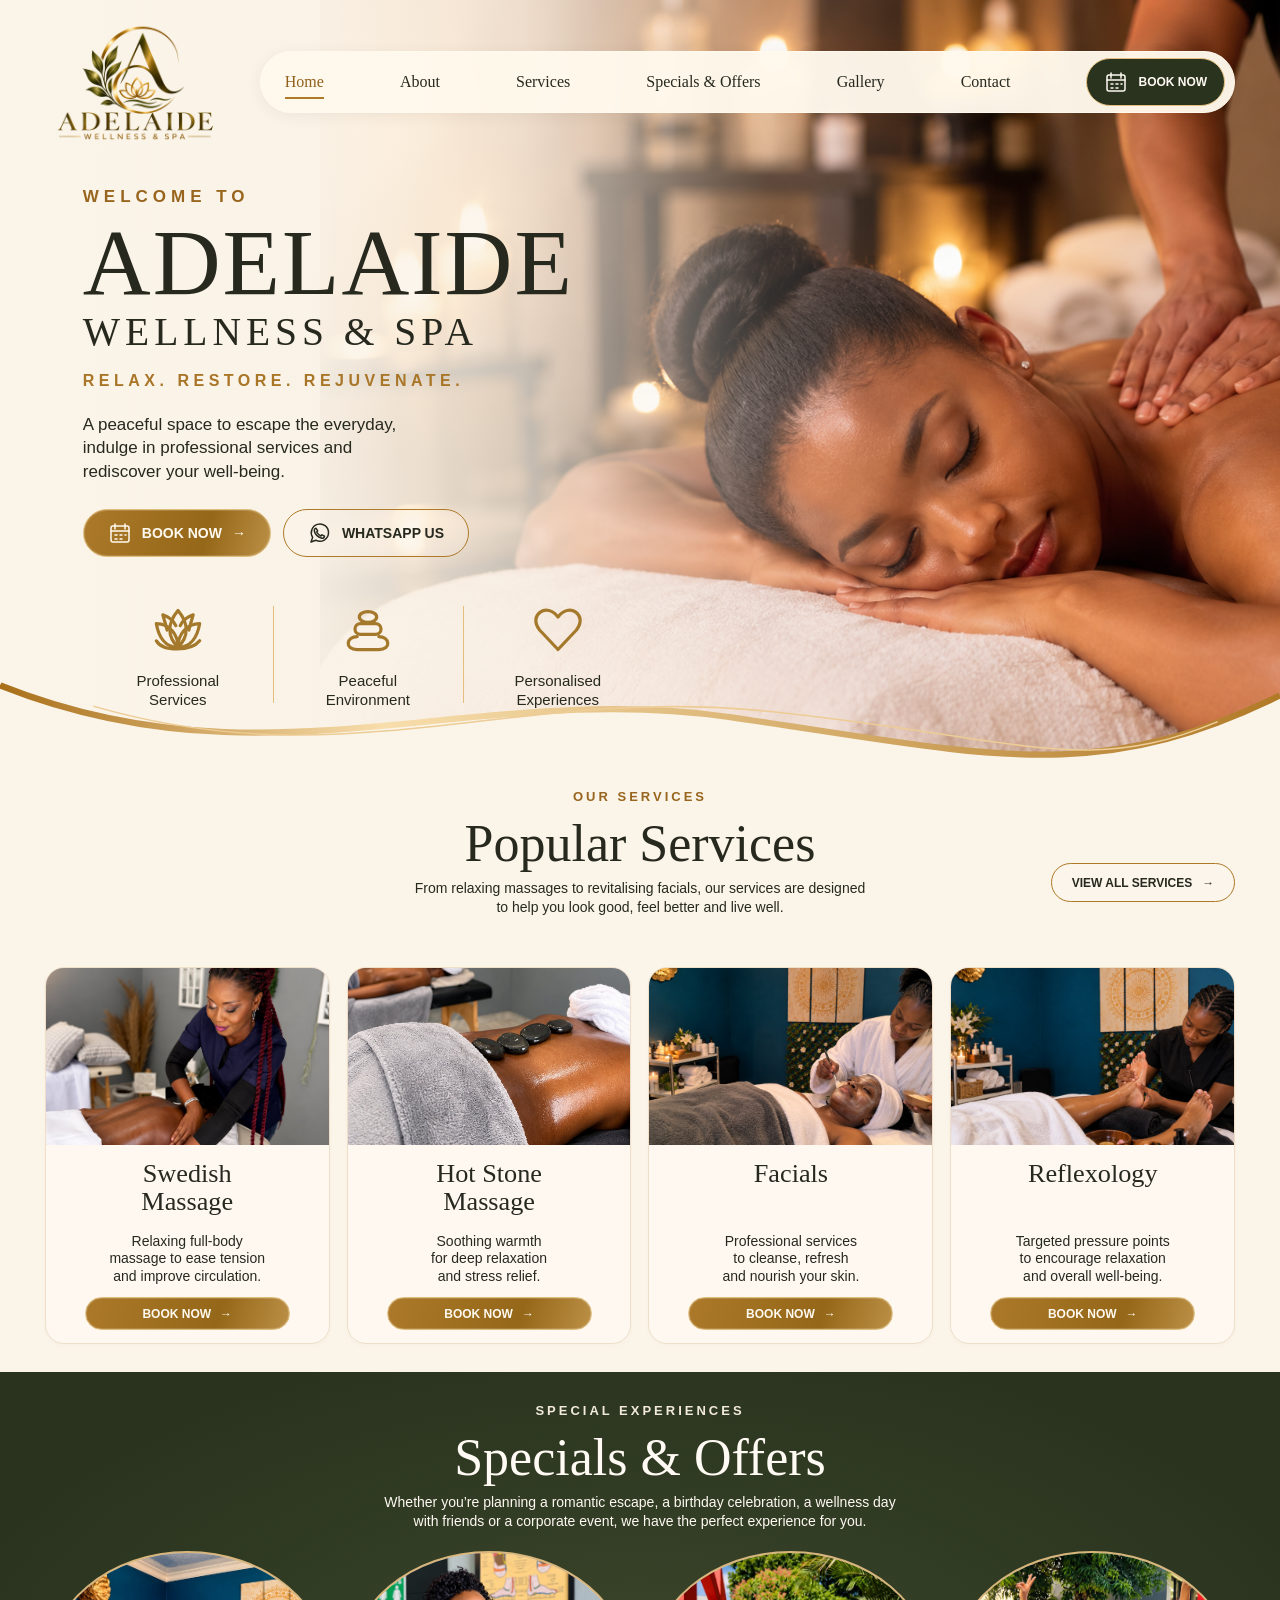
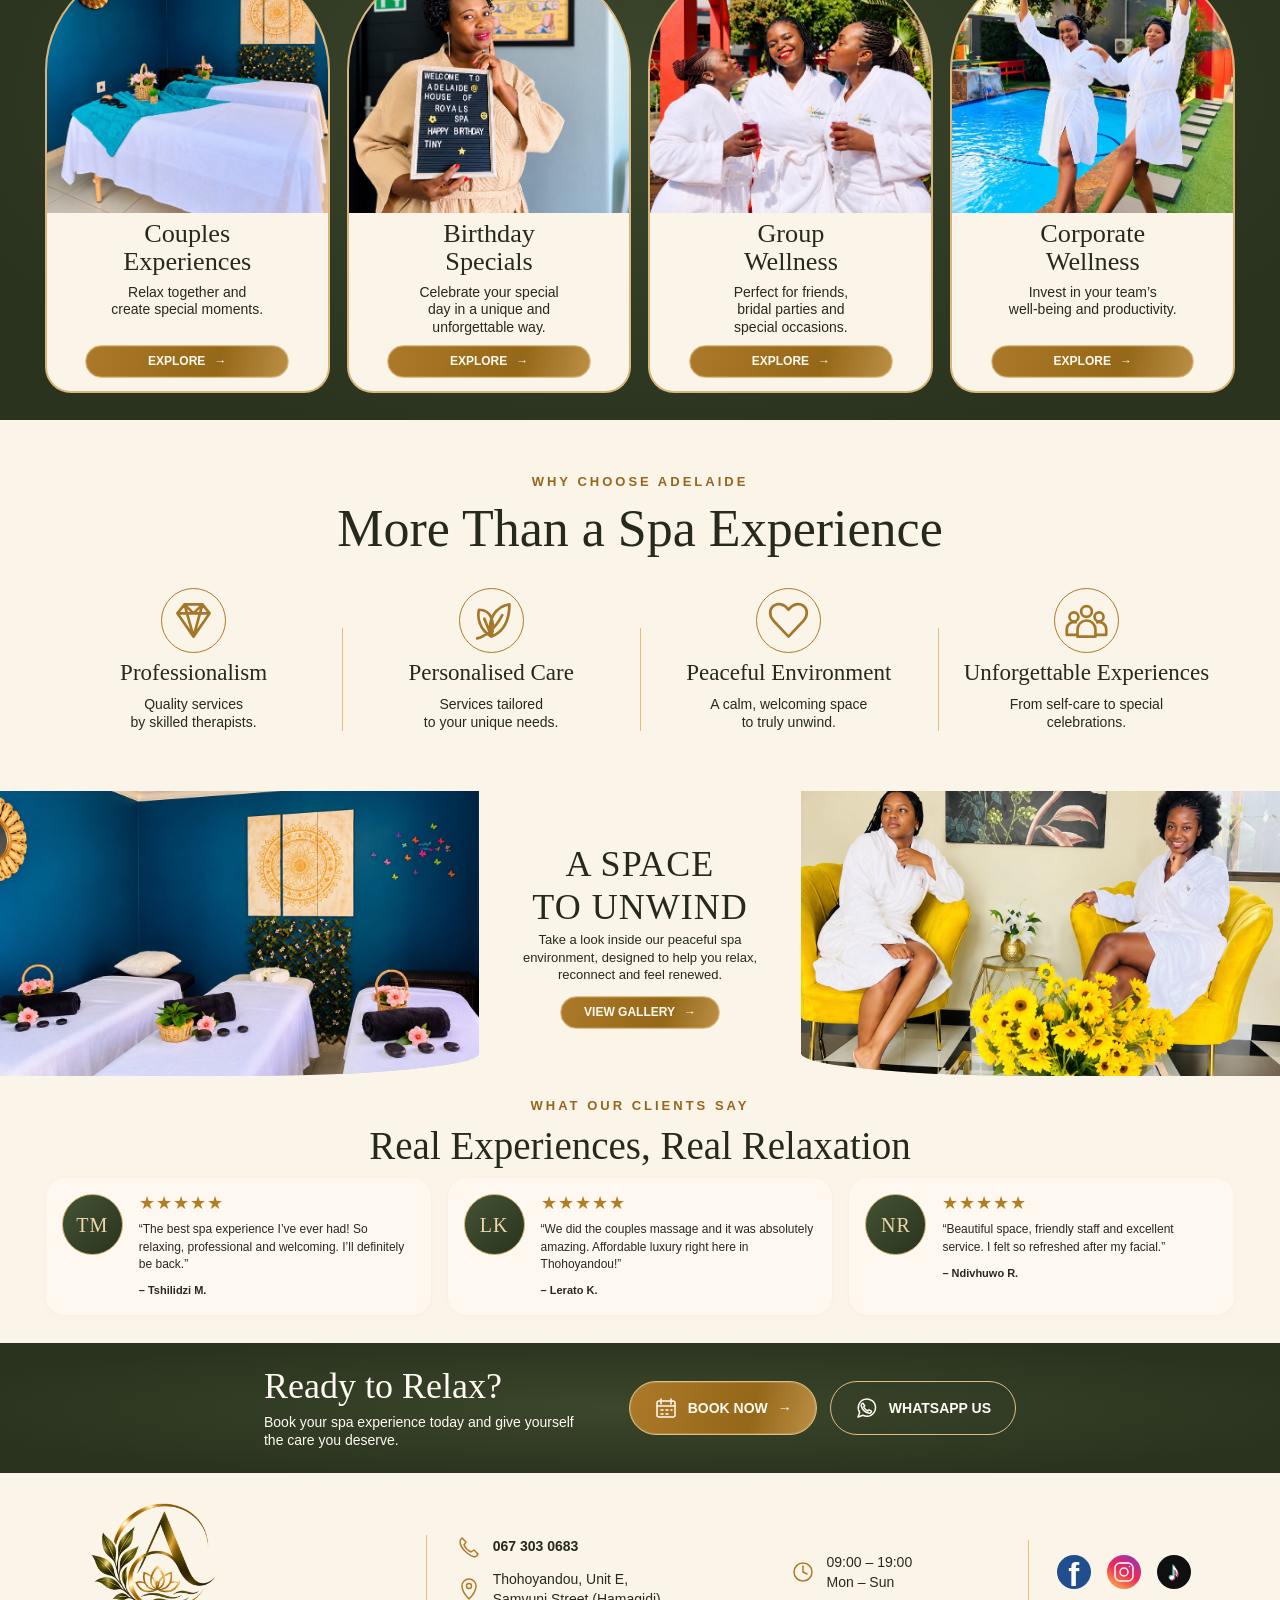
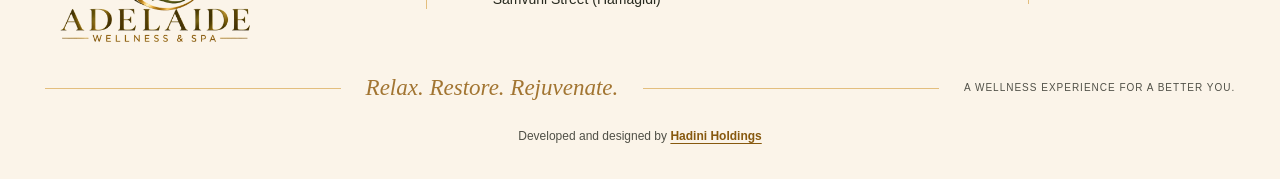
==== commit 552526fb: "feat: Add functions for staff confirmed bookings and automatic customer confirmations - Implemented " ====
--- a/index.html
+++ b/index.html
@@ -11,8 +11,19 @@
   <link rel="stylesheet" href="css/index.css">
   <script src="js/global.js" defer></script>
   <script src="js/index.js" defer></script>
+<link rel="stylesheet" href="css/loader.css">
+<script src="js/loader.js"></script>
+<script src="js/spa-api.js" defer></script>
+<script src="js/staff-profile.js" defer></script>
+<link rel="stylesheet" href="css/booking-modal.css">
+<script src="js/booking-modal.js" defer></script>
+<link rel="stylesheet" href="css/dialog-behavior.css">
+<script src="js/dialog-behavior.js" defer></script>
 </head>
 <body>
+<!-- ADELAIDE WELLNESS SPA LOADER -->
+<div id="page-loader" class="page-loader" role="status" aria-live="polite"><div class="loader-wrap"><div class="loader-ring"><div class="spa-mark" aria-hidden="true"><span class="leaf leaf-left"></span><span class="leaf leaf-center"></span><span class="leaf leaf-right"></span></div></div></div><span class="loader-status">Loading Adelaide Wellness &amp; Spa…</span></div>
+
   <a class="skip-link" href="#main">Skip to content</a>
   <header class="site-header container">
     <a class="brand" href="index.html" aria-label="Adelaide Wellness and Spa home"><img src="assets/images/logo/Adelaide%20Wellness%20Spa%20Emblem.png" alt="Adelaide Wellness & Spa" width="180" height="120"></a>
@@ -24,7 +35,7 @@
       <a href="packages.html">Specials &amp; Offers</a>
       <a href="gallery.html">Gallery</a>
       <a href="contact.html">Contact</a>
-      <a class="button button-dark" href="https://wa.me/27673030683" target="_blank" rel="noopener noreferrer"><span class="icon" data-icon="calendar" aria-hidden="true"></span>Book now</a>
+      <a class="button button-dark" href="booking.html" rel="noopener noreferrer"><span class="icon" data-icon="calendar" aria-hidden="true"></span>Book now</a>
     </nav>
   </header>
   <main id="main">
@@ -35,7 +46,7 @@
         <h1 id="hero-title">Adelaide <span>Wellness &amp; Spa</span></h1>
         <p class="hero-motto">Relax. Restore. Rejuvenate.</p>
         <p class="hero-intro">A peaceful space to escape the everyday,<br class="desktop-break"> indulge in professional services and<br class="desktop-break"> rediscover your well-being.</p>
-        <div class="button-row"><a class="button button-gold" href="https://wa.me/27673030683" target="_blank" rel="noopener noreferrer"><span class="icon" data-icon="calendar" aria-hidden="true"></span>Book now <span aria-hidden="true">→</span></a><a class="button button-outline" href="https://wa.me/27673030683" target="_blank" rel="noopener noreferrer"><span class="icon" data-icon="whatsapp" aria-hidden="true"></span>WhatsApp us</a></div>
+        <div class="button-row"><a class="button button-gold" href="booking.html" rel="noopener noreferrer"><span class="icon" data-icon="calendar" aria-hidden="true"></span>Book now <span aria-hidden="true">→</span></a><a class="button button-outline" href="https://wa.me/27673030683" target="_blank" rel="noopener noreferrer"><span class="icon" data-icon="whatsapp" aria-hidden="true"></span>WhatsApp us</a></div>
         <div class="hero-features"><div><span class="icon" data-icon="lotus" aria-hidden="true"></span><p>Professional<br>Services</p></div><div><span class="icon" data-icon="stones" aria-hidden="true"></span><p>Peaceful<br>Environment</p></div><div><span class="icon" data-icon="heart" aria-hidden="true"></span><p>Personalised<br>Experiences</p></div></div>
       </div></div>
       <svg class="hero-wave" viewBox="0 0 1440 110" preserveAspectRatio="none" aria-hidden="true"><defs><linearGradient id="wave-gold"><stop stop-color="#a96f19"/><stop offset=".3" stop-color="#f8deac"/><stop offset="1" stop-color="#b17a27"/></linearGradient></defs><path d="M0 12C300 150 530 5 820 53S1230 144 1440 25V110H0Z" fill="#fbf4e9"/><path d="M0 12C300 150 530 5 820 53S1230 144 1440 25" stroke="url(#wave-gold)" stroke-width="8" fill="none"/><path d="M105 39C390 135 580 11 867 46S1220 131 1370 59" stroke="#edcc95" stroke-width="2" fill="none"/></svg>
@@ -47,20 +58,20 @@
       </div>
       <div class="card-grid treatment-grid">
         <article class="treatment-card">
-          <div class="image-placeholder treatment-image" role="img" aria-label="Treatment Image placeholder"><span>Treatment Image</span></div>
-          <div class="card-content"><h3>Swedish<br>Massage</h3><p>Relaxing full-body<br>massage to ease tension<br>and improve circulation.</p><a class="button button-gold button-small" href="https://wa.me/27673030683" target="_blank" rel="noopener noreferrer" aria-label="Book Swedish Massage">Book now <span aria-hidden="true">→</span></a></div>
+          <div class="image-placeholder treatment-image"><img src="assets/images/gallery/web/professional-spa-massage-therapy.jpg" alt="A therapist providing a back massage" width="1254" height="1254" loading="lazy" decoding="async"></div>
+          <div class="card-content"><h3>Swedish<br>Massage</h3><p>Relaxing full-body<br>massage to ease tension<br>and improve circulation.</p><a class="button button-gold button-small" href="booking.html?service=Swedish%20Massage" rel="noopener noreferrer" aria-label="Book Swedish Massage">Book now <span aria-hidden="true">→</span></a></div>
         </article>
         <article class="treatment-card">
-          <div class="image-placeholder treatment-image" role="img" aria-label="Treatment Image placeholder"><span>Treatment Image</span></div>
-          <div class="card-content"><h3>Hot Stone<br>Massage</h3><p>Soothing warmth<br>for deep relaxation<br>and stress relief.</p><a class="button button-gold button-small" href="https://wa.me/27673030683" target="_blank" rel="noopener noreferrer" aria-label="Book Hot Stone Massage">Book now <span aria-hidden="true">→</span></a></div>
+          <div class="image-placeholder treatment-image"><img class="photo-hot-stone" src="assets/images/gallery/web/tranquil-hot-stone-spa-treatment.jpg" alt="Warm massage stones arranged along a guest?s back during a spa treatment" width="1086" height="1448" loading="lazy" decoding="async"></div>
+          <div class="card-content"><h3>Hot Stone<br>Massage</h3><p>Soothing warmth<br>for deep relaxation<br>and stress relief.</p><a class="button button-gold button-small" href="booking.html?service=Hot%20Stone%20Massage" rel="noopener noreferrer" aria-label="Book Hot Stone Massage">Book now <span aria-hidden="true">→</span></a></div>
         </article>
         <article class="treatment-card">
-          <div class="image-placeholder treatment-image" role="img" aria-label="Treatment Image placeholder"><span>Treatment Image</span></div>
-          <div class="card-content"><h3>Facials</h3><p>Professional services<br>to cleanse, refresh<br>and nourish your skin.</p><a class="button button-gold button-small" href="https://wa.me/27673030683" target="_blank" rel="noopener noreferrer" aria-label="Book Facials">Book now <span aria-hidden="true">→</span></a></div>
+          <div class="image-placeholder treatment-image"><img class="photo-facial" src="assets/images/gallery/web/warm-spa-facial-treatment.jpg" alt="A facial mask being applied to a guest?s face during a spa treatment" width="1448" height="1086" loading="lazy" decoding="async"></div>
+          <div class="card-content"><h3>Facials</h3><p>Professional services<br>to cleanse, refresh<br>and nourish your skin.</p><a class="button button-gold button-small" href="booking.html?service=Facials" rel="noopener noreferrer" aria-label="Book Facials">Book now <span aria-hidden="true">→</span></a></div>
         </article>
         <article class="treatment-card">
-          <div class="image-placeholder treatment-image" role="img" aria-label="Treatment Image placeholder"><span>Treatment Image</span></div>
-          <div class="card-content"><h3>Reflexology</h3><p>Targeted pressure points<br>to encourage relaxation<br>and overall well-being.</p><a class="button button-gold button-small" href="https://wa.me/27673030683" target="_blank" rel="noopener noreferrer" aria-label="Book Reflexology">Book now <span aria-hidden="true">→</span></a></div>
+          <div class="image-placeholder treatment-image"><img class="photo-reflexology" src="assets/images/gallery/web/tranquil-teal-walled-reflexology-spa.jpg" alt="A therapist massaging a guest?s foot during a reflexology treatment" width="1448" height="1086" loading="lazy" decoding="async"></div>
+          <div class="card-content"><h3>Reflexology</h3><p>Targeted pressure points<br>to encourage relaxation<br>and overall well-being.</p><a class="button button-gold button-small" href="booking.html?service=Reflexology" rel="noopener noreferrer" aria-label="Book Reflexology">Book now <span aria-hidden="true">→</span></a></div>
         </article>
       </div>
     </section>
@@ -68,19 +79,19 @@
       <div class="section-heading"><p class="eyebrow">Special experiences</p><h2 id="packages-title">Specials &amp; Offers</h2><p>Whether you’re planning a romantic escape, a birthday celebration, a wellness day<br class="desktop-break"> with friends or a corporate event, we have the perfect experience for you.</p></div>
       <div class="card-grid package-grid">
         <article class="package-card">
-          <div class="image-placeholder package-image" role="img" aria-label="Promotion Image placeholder"><span>Promotion Image</span></div>
+          <div class="image-placeholder package-image"><img src="assets/images/gallery/web/tranquil-teal-twin-treatment-room.jpg" alt="Two prepared treatment beds in Adelaide?s teal spa room" width="1254" height="1254" loading="lazy" decoding="async"></div>
           <div class="card-content"><h3>Couples<br>Experiences</h3><p>Relax together and<br>create special moments.</p><a class="button button-gold button-small" href="packages.html" aria-label="Explore Couples Experiences">Explore <span aria-hidden="true">→</span></a></div>
         </article>
         <article class="package-card">
-          <div class="image-placeholder package-image" role="img" aria-label="Promotion Image placeholder"><span>Promotion Image</span></div>
+          <div class="image-placeholder package-image"><img src="assets/images/gallery/web/spa-welcome-with-a-birthday-message.jpg" alt="A birthday welcome message at Adelaide Wellness &amp; Spa" width="1254" height="1254" loading="lazy" decoding="async"></div>
           <div class="card-content"><h3>Birthday<br>Specials</h3><p>Celebrate your special<br>day in a unique and<br>unforgettable way.</p><a class="button button-gold button-small" href="packages.html" aria-label="Explore Birthday Specials">Explore <span aria-hidden="true">→</span></a></div>
         </article>
         <article class="package-card">
-          <div class="image-placeholder package-image" role="img" aria-label="Promotion Image placeholder"><span>Promotion Image</span></div>
+          <div class="image-placeholder package-image"><img src="assets/images/gallery/web/joyful-outdoor-spa-celebration.jpg" alt="Three guests celebrating together in spa robes" width="1254" height="1254" loading="lazy" decoding="async"></div>
           <div class="card-content"><h3>Group<br>Wellness</h3><p>Perfect for friends,<br>bridal parties and<br>special occasions.</p><a class="button button-gold button-small" href="packages.html" aria-label="Explore Group Wellness">Explore <span aria-hidden="true">→</span></a></div>
         </article>
         <article class="package-card">
-          <div class="image-placeholder package-image" role="img" aria-label="Promotion Image placeholder"><span>Promotion Image</span></div>
+          <div class="image-placeholder package-image"><img src="assets/images/gallery/web/joyful-poolside-wellness-spa-pose.jpg" alt="Two guests enjoying a poolside wellness visit together" width="1254" height="1254" loading="lazy" decoding="async"></div>
           <div class="card-content"><h3>Corporate<br>Wellness</h3><p>Invest in your team’s<br>well-being and productivity.</p><a class="button button-gold button-small" href="packages.html" aria-label="Explore Corporate Wellness">Explore <span aria-hidden="true">→</span></a></div>
         </article>
       </div>
@@ -95,20 +106,20 @@
       </div>
     </section>
     <section class="unwind" aria-labelledby="unwind-title">
-      <div class="image-placeholder gallery-image" role="img" aria-label="Gallery Image placeholder"><span>Gallery Image</span></div>
+      <div class="image-placeholder gallery-image"><img src="assets/images/gallery/web/serene-teal-spa-treatment-room.jpg" alt="Adelaide?s teal treatment room with prepared massage beds" width="1254" height="1254" loading="lazy" decoding="async"></div>
       <div class="unwind-copy"><h2 id="unwind-title">A space<br> to unwind</h2><p>Take a look inside our peaceful spa environment, designed to help you relax, reconnect and feel renewed.</p><a class="button button-gold button-small" href="gallery.html">View gallery <span aria-hidden="true">→</span></a></div>
-      <div class="image-placeholder gallery-image" role="img" aria-label="Gallery Image placeholder"><span>Gallery Image</span></div>
+      <div class="image-placeholder gallery-image"><img src="assets/images/gallery/web/sunlit-spa-lounge-with-sunflowers.jpg" alt="Guests relaxing in the spa lounge beside yellow flowers" width="1254" height="1254" loading="lazy" decoding="async"></div>
     </section>
     <section class="testimonials section container" aria-labelledby="testimonials-title">
       <div class="section-heading"><p class="eyebrow">What our clients say</p><h2 id="testimonials-title">Real Experiences, Real Relaxation</h2></div>
       <!-- Review copy is transcribed from the supplied design; confirm before publication. -->
       <div class="testimonial-grid">
-        <figure class="testimonial"><div class="image-placeholder client-image" role="img" aria-label="Client<br>Image placeholder"><span>Client<br>Image</span></div><div><p class="stars" aria-label="5 out of 5 stars">★★★★★</p><blockquote>“The best spa experience I’ve ever had! So relaxing, professional and welcoming. I’ll definitely be back.”</blockquote><figcaption>– Tshilidzi M.</figcaption></div></figure>
-        <figure class="testimonial"><div class="image-placeholder client-image" role="img" aria-label="Client<br>Image placeholder"><span>Client<br>Image</span></div><div><p class="stars" aria-label="5 out of 5 stars">★★★★★</p><blockquote>“We did the couples massage and it was absolutely amazing. Affordable luxury right here in Thohoyandou!”</blockquote><figcaption>– Lerato K.</figcaption></div></figure>
-        <figure class="testimonial"><div class="image-placeholder client-image" role="img" aria-label="Client<br>Image placeholder"><span>Client<br>Image</span></div><div><p class="stars" aria-label="5 out of 5 stars">★★★★★</p><blockquote>“Beautiful space, friendly staff and excellent service. I felt so refreshed after my facial.”</blockquote><figcaption>– Ndivhuwo R.</figcaption></div></figure>
+        <figure class="testimonial"><div class="image-placeholder client-image client-initials" aria-hidden="true"><span>TM</span></div><div><p class="stars" aria-label="5 out of 5 stars">★★★★★</p><blockquote>“The best spa experience I’ve ever had! So relaxing, professional and welcoming. I’ll definitely be back.”</blockquote><figcaption>– Tshilidzi M.</figcaption></div></figure>
+        <figure class="testimonial"><div class="image-placeholder client-image client-initials" aria-hidden="true"><span>LK</span></div><div><p class="stars" aria-label="5 out of 5 stars">★★★★★</p><blockquote>“We did the couples massage and it was absolutely amazing. Affordable luxury right here in Thohoyandou!”</blockquote><figcaption>– Lerato K.</figcaption></div></figure>
+        <figure class="testimonial"><div class="image-placeholder client-image client-initials" aria-hidden="true"><span>NR</span></div><div><p class="stars" aria-label="5 out of 5 stars">★★★★★</p><blockquote>“Beautiful space, friendly staff and excellent service. I felt so refreshed after my facial.”</blockquote><figcaption>– Ndivhuwo R.</figcaption></div></figure>
       </div>
     </section>
-    <section class="final-cta dark-section" aria-labelledby="cta-title"><div class="container cta-inner"><div><h2 id="cta-title">Ready to Relax?</h2><p>Book your spa experience today and give yourself<br class="desktop-break"> the care you deserve.</p></div><div class="button-row"><a class="button button-gold" href="https://wa.me/27673030683" target="_blank" rel="noopener noreferrer"><span class="icon" data-icon="calendar" aria-hidden="true"></span>Book now <span aria-hidden="true">→</span></a><a class="button button-outline" href="https://wa.me/27673030683" target="_blank" rel="noopener noreferrer"><span class="icon" data-icon="whatsapp" aria-hidden="true"></span>WhatsApp us</a></div></div></section>
+    <section class="final-cta dark-section" aria-labelledby="cta-title"><div class="container cta-inner"><div><h2 id="cta-title">Ready to Relax?</h2><p>Book your spa experience today and give yourself<br class="desktop-break"> the care you deserve.</p></div><div class="button-row"><a class="button button-gold" href="booking.html" rel="noopener noreferrer"><span class="icon" data-icon="calendar" aria-hidden="true"></span>Book now <span aria-hidden="true">→</span></a><a class="button button-outline" href="https://wa.me/27673030683" target="_blank" rel="noopener noreferrer"><span class="icon" data-icon="whatsapp" aria-hidden="true"></span>WhatsApp us</a></div></div></section>
   </main>
   <footer class="site-footer">
     <div class="container footer-main">
@@ -118,6 +129,7 @@
       <div class="social-links" aria-label="Social media"><!-- Add verified profile URLs when available. --><span class="social-icon facebook" role="img" aria-label="Facebook">f</span><span class="social-icon instagram" role="img" aria-label="Instagram"><span class="icon" data-icon="instagram" aria-hidden="true"></span></span><span class="social-icon tiktok" role="img" aria-label="TikTok">♪</span></div>
     </div>
     <div class="footer-bottom container"><span class="footer-rule" aria-hidden="true"></span><p>Relax. Restore. Rejuvenate.</p><span class="footer-rule" aria-hidden="true"></span><small>A wellness experience for a better you.</small></div>
+    <p class="developer-credit">Developed and designed by <a class="developer-link" href="https://hadiniholdings.co.za" target="_blank" rel="noopener noreferrer">Hadini Holdings</a></p>
   </footer>
 </body>
 </html>
--- a/css/global.css
+++ b/css/global.css
@@ -21,6 +21,21 @@
 a { color: inherit; text-decoration: none; }
 button { font: inherit; }
 img { display: block; max-width: 100%; height: auto; }
+.image-placeholder > .photo-hot-stone, .service-placeholder > .photo-hot-stone, .gallery-placeholder .photo-hot-stone { object-position: center 75%; }
+.image-placeholder > .photo-facial, .service-placeholder > .photo-facial, .gallery-placeholder .photo-facial { object-position: 75% 70%; }
+.image-placeholder > .photo-reflexology, .service-placeholder > .photo-reflexology, .gallery-placeholder .photo-reflexology { object-position: 70% 65%; }
+.service-placeholder > .photo-sports, .gallery-placeholder .photo-sports { object-position: 70% 65%; }
+.service-placeholder > .photo-neck-shoulder, .gallery-placeholder .photo-neck-shoulder { object-position: 70% 65%; }
+.service-placeholder > .photo-scalp, .gallery-placeholder .photo-scalp { object-position: 70% 60%; }
+.service-placeholder > .photo-hand, .gallery-placeholder .photo-hand { object-position: 60% 70%; }
+.service-placeholder > .photo-lymph-drainage { object-position: center 70%; }
+.service-placeholder > .photo-deep-tissue { object-position: 65% 65%; }
+.service-placeholder > .photo-hand-shoulder { object-position: 65% 65%; }
+.service-placeholder > .photo-pregnancy { object-position: center 65%; }
+.client-image.client-initials, .client-portrait.client-initials { display: grid; place-items: center; background: linear-gradient(135deg, #445335, #29331e); border: 1px solid #c9aa68; color: #eed7a7; }
+.client-image.client-initials > span, .client-portrait.client-initials > span { padding: 0; border: 0; opacity: 1; font-family: var(--serif); font-weight: 400; line-height: 1; letter-spacing: 1px; text-transform: uppercase; }
+.client-image.client-initials > span { font-size: 20px; }
+.client-portrait.client-initials > span { font-size: clamp(30px, 5vw, 56px); }
 .container { width: min(var(--page-width), 93%); margin-inline: auto; }
 .icon { display: inline-flex; flex: 0 0 auto; width: 24px; height: 24px; align-items: center; justify-content: center; }
 .icon svg { width: 100%; height: 100%; fill: none; stroke: currentColor; stroke-width: 1.5; stroke-linecap: round; stroke-linejoin: round; }
@@ -59,6 +74,9 @@
 .dark-section { color: var(--paper); background: radial-gradient(ellipse at 50% 50%, #3c472c, var(--olive) 80%); }
 .dark-section .eyebrow { color: #f2eadd; }
 .site-footer { padding-block: 25px 24px; background: var(--cream); color: var(--ink); font: 16px/1.45 var(--sans); }
+.developer-credit { margin: 16px 0 0; text-align: center; color: var(--muted); font: 12px/1.5 var(--sans); }
+.developer-credit .developer-link { display: inline-block; padding-block: 10px; color: #87590f; font-weight: 600; text-decoration: underline; text-underline-offset: 3px; text-decoration-thickness: 1px; }
+.developer-credit .developer-link:hover { color: #57390a; text-decoration-thickness: 2px; }
 .footer-main { display: grid; grid-template-columns: 1.1fr 1.05fr .65fr .65fr; align-items: center; gap: 30px; }
 .footer-brand img { width: 220px; border-radius: 4px; }
 .footer-contact { font-style: normal; padding-left: 30px; border-left: 1px solid var(--gold-light); font-size: 14px; }
@@ -125,3 +143,4 @@
   .main-navigation > a:not(.button) { min-height: 44px; }
 }
 
+.staff-profile-link{display:flex;align-items:center;justify-content:center;flex:0 0 44px;width:44px;height:44px;min-height:44px;border:1px solid #b99a59;border-radius:50%;background:#fff9edf5;color:#29331e;box-shadow:0 3px 15px #3b2c1510}.staff-profile-link svg{width:26px;height:26px;fill:none;stroke:currentColor;stroke-width:1.5;stroke-linecap:round;stroke-linejoin:round}.staff-profile-link:hover{background:#e8eddf}.staff-profile-link:focus-visible{outline:3px solid #ae7a28;outline-offset:3px}.site-header .staff-profile-link{order:3}.site-header:has(.staff-profile-link){gap:14px}@media(min-width:1001px) and (max-width:1200px){.site-header:has(.staff-profile-link) .main-navigation{gap:10px;padding-left:14px}.site-header:has(.staff-profile-link) .main-navigation>a:not(.button){font-size:13px}}@media(max-width:1000px){.site-header .staff-profile-link{order:0;margin-left:auto}.site-header:has(.staff-profile-link){gap:12px}}
--- a/css/index.css
+++ b/css/index.css
@@ -1,9 +1,10 @@
 ﻿/* Photography placeholders preserve the image footprints in the supplied design. */
 .image-placeholder { position: relative; display: flex; justify-content: center; align-items: center; overflow: hidden; color: #756c5a; background: linear-gradient(135deg, #e4d9c8, #efe5d6 50%, #d6c7b0); }
+.image-placeholder > img { position: absolute; inset: 0; width: 100%; height: 100%; object-fit: cover; object-position: center 35%; }
 .image-placeholder > span { border: 1px solid #8e795c45; padding: 9px 16px; border-radius: 4px; font-size: 12px; letter-spacing: 1.3px; text-transform: uppercase; text-align: center; }
 .hero { position: relative; min-height: 760px; overflow: hidden; background: var(--cream); }
 .hero-image { position: absolute; inset: 0; background: linear-gradient(125deg, #d7c9b2, #c8b497); }
-.hero-image > img { position: absolute; top: 0; right: 0; width: 75%; height: 100%; object-fit: cover; object-position: left center; }
+.hero-image > img { position: absolute; top: 0; right: 0; left: auto; width: 75%; height: 100%; object-fit: cover; object-position: left center; }
 .hero::after { content: ''; position: absolute; inset: 0; background: linear-gradient(90deg, var(--cream) 1%, #fbf4e9f7 24%, #fbf4e9c4 41%, #fbf4e933 60%, transparent 78%); pointer-events: none; }
 .hero-inner { position: relative; z-index: 1; padding-top: 185px; }
 .hero-copy { width: 560px; max-width: 56%; padding-left: 38px; }
@@ -38,8 +39,8 @@
 .package-image { aspect-ratio: 1.08; flex-shrink: 0; background: linear-gradient(135deg, #bda78a, #e7d7c1); }
 .package-card .card-content { flex: 1; padding-top: 7px; }
 .package-card .card-content p { min-height: 54px; margin: 7px 0; }
-.benefits { padding-block: 28px 32px; }
-.benefits .section-heading { margin-bottom: 0; }
+.benefits.section { padding-block: clamp(44px, 4.2vw, 64px) clamp(48px, 4.7vw, 72px); }
+.benefits .section-heading { margin-bottom: clamp(28px, 2.4vw, 36px); }
 .benefit-grid { display: grid; grid-template-columns: repeat(4, minmax(0, 1fr)); text-align: center; }
 .benefit { position: relative; padding: 0 12px; }
 .benefit + .benefit::before { position: absolute; content: ''; width: 1px; background: var(--gold-light); height: 72%; left: 0; bottom: 0; }
@@ -126,7 +127,7 @@
   .package-image { aspect-ratio: 1.05; }
   .package-card h3 { font-size: 21px; }
   .package-card .card-content p { min-height: 45px; }
-  .benefit-grid { grid-template-columns: repeat(2, minmax(0, 1fr)); gap: 26px 0; margin-top: 12px; }
+  .benefit-grid { grid-template-columns: repeat(2, minmax(0, 1fr)); gap: 26px 0; }
   .benefit:nth-child(3)::before { display: none; }
   .benefit h3 { font-size: 19px; }
   .benefit p { font-size: 12px; }
--- a/css/loader.css
+++ b/css/loader.css
@@ -0,0 +1,77 @@
+:root {
+  --loader-green: #1f6b3a;
+  --loader-green-light: #74a67f;
+  --loader-bg: #f8f6f0;
+  --loader-track: rgba(31, 107, 58, 0.10);
+}
+
+/* JavaScript enables the overlay; pages remain usable without it. */
+.page-loader {
+  position: fixed;
+  inset: 0;
+  z-index: 99999;
+  display: none;
+  align-items: center;
+  justify-content: center;
+  background: radial-gradient(circle at center, #ffffff 0%, var(--loader-bg) 55%, #f0eee7 100%);
+  transition: opacity 0.5s ease, visibility 0.5s ease;
+}
+
+.loader-active .page-loader { display: flex; }
+.page-loader.loader-hidden { opacity: 0; visibility: hidden; pointer-events: none; }
+.page-loader .loader-wrap { display: flex; align-items: center; justify-content: center; }
+.page-loader .loader-ring {
+  position: relative;
+  width: 120px;
+  height: 120px;
+  display: flex;
+  align-items: center;
+  justify-content: center;
+  border-radius: 50%;
+  background: conic-gradient(var(--loader-green) 0deg, var(--loader-green-light) 105deg, var(--loader-track) 105deg, var(--loader-track) 360deg);
+  animation: loaderSpin 1.4s linear infinite;
+  box-shadow: 0 15px 40px rgba(31, 107, 58, 0.08);
+}
+.page-loader .loader-ring::before {
+  content: "";
+  position: absolute;
+  inset: 6px;
+  border-radius: 50%;
+  background: var(--loader-bg);
+}
+.page-loader .spa-mark {
+  position: relative;
+  z-index: 2;
+  width: 58px;
+  height: 52px;
+  animation: loaderCounterSpin 1.4s linear infinite;
+}
+.page-loader .leaf {
+  position: absolute;
+  display: block;
+  width: 20px;
+  height: 36px;
+  border: 3px solid var(--loader-green);
+  border-radius: 100% 0 100% 0;
+  background: transparent;
+}
+.page-loader .leaf-left { left: 5px; top: 16px; transform: rotate(-52deg); }
+.page-loader .leaf-center { left: 19px; top: 0; transform: rotate(-45deg); }
+.page-loader .leaf-right { right: 5px; top: 16px; transform: rotate(38deg); }
+.page-loader .loader-status {
+  position: absolute;
+  width: 1px;
+  height: 1px;
+  padding: 0;
+  margin: -1px;
+  overflow: hidden;
+  clip-path: inset(50%);
+  white-space: nowrap;
+  border: 0;
+}
+@keyframes loaderSpin { from { transform: rotate(0deg); } to { transform: rotate(360deg); } }
+@keyframes loaderCounterSpin { from { transform: rotate(0deg); } to { transform: rotate(-360deg); } }
+@media (prefers-reduced-motion: reduce) {
+  .page-loader .loader-ring, .page-loader .spa-mark { animation: none; }
+  .page-loader { transition: none; }
+}
--- a/css/booking-modal.css
+++ b/css/booking-modal.css
@@ -0,0 +1 @@
+.booking-modal-open{overflow:hidden}.customer-booking-dialog{width:min(900px,calc(100% - 32px));max-width:900px;height:min(850px,calc(100dvh - 48px));max-height:calc(100dvh - 48px);padding:0;border:1px solid #b7a572;border-radius:14px;background:#f8f5ed;color:#29331e;box-shadow:0 24px 90px #17200d55;overflow:hidden}.customer-booking-dialog[open]{display:flex;flex-direction:column}.customer-booking-dialog::backdrop{background:#182012a8;backdrop-filter:blur(4px)}.customer-booking-heading{display:flex;justify-content:space-between;align-items:center;gap:16px;padding:20px 28px;border-bottom:1px solid #b29b6040;background:#f4f1e6}.customer-booking-heading p{font:10px var(--sans);text-transform:uppercase;letter-spacing:2px;color:#817244;margin:0 0 6px}.customer-booking-heading h2{font:26px/1.2 var(--serif);margin:0}.customer-booking-heading button{flex-shrink:0;width:44px;height:44px;border:1px solid #c6b98d;border-radius:8px;background:#fffdf7;color:#465035;font-size:27px;cursor:pointer}.customer-booking-heading button:disabled{opacity:.4;cursor:wait}.customer-booking-heading button:focus-visible{outline:3px solid #b29b60;outline-offset:2px}.customer-booking-dialog iframe{display:block;width:100%;flex:1;min-height:0;border:0;background:#f8f5ed}@media(max-width:600px){.customer-booking-dialog{width:100%;height:100dvh;max-height:100dvh;max-width:100%;border-radius:0;border:0;margin:0}.customer-booking-heading{padding:14px 16px}.customer-booking-heading h2{font-size:23px}}
--- a/css/dialog-behavior.css
+++ b/css/dialog-behavior.css
@@ -0,0 +1,4 @@
+dialog,dialog *,.booking-embedded{scrollbar-width:none;-ms-overflow-style:none}dialog::-webkit-scrollbar,dialog *::-webkit-scrollbar,.booking-embedded::-webkit-scrollbar,.booking-embedded *::-webkit-scrollbar{display:none;width:0;height:0}.booking-followup{width:min(466px,calc(100% - 32px));max-height:calc(100dvh - 40px);padding:30px 36px 26px;border:1px solid #c7af79;border-radius:12px;background:radial-gradient(ellipse at 50% 12%,#fffefa 0%,#fcf9f2 66%,#f3ecdc 100%);color:#354024;box-shadow:0 24px 90px #17200d55;overflow:auto;text-align:center;isolation:isolate}.booking-followup::backdrop{background:#1820129c;backdrop-filter:blur(3px)}.booking-followup::after{content:"";position:absolute;z-index:-1;pointer-events:none;inset:auto 0 0;height:85px;background:linear-gradient(25deg,transparent 45%,#e7d4a440 46%,#fbf6e9 48%,transparent 67%),linear-gradient(-25deg,transparent 45%,#e7d4a42b 46%,#fffdf5 48%,transparent 67%)}.booking-followup .followup-close{position:absolute;right:12px;top:12px;width:38px;height:38px;min-height:38px;display:grid;place-items:center;border:0;border-radius:50%;background:#eee6d8;color:#7b6948;font:27px/1 var(--sans);cursor:pointer;margin:0;padding:0}.booking-followup .followup-close:hover{background:#e6dcc9}.followup-check{display:grid;place-items:center;width:84px;height:84px;margin:0 auto 18px;padding:7px;border:2px solid #dfbe7d;border-radius:50%;background:#faf7ee;box-shadow:inset 0 0 0 5px #fffdf7}.followup-check svg{width:100%;height:100%;padding:11px;border-radius:50%;background:#e8e8d9;fill:none;stroke:#3c4827;stroke-width:3.8;stroke-linecap:square;stroke-linejoin:miter}.booking-followup .followup-eyebrow{font:10px/1.6 var(--sans);letter-spacing:2.6px;text-transform:uppercase;color:#b68d45;margin:0 0 4px}.booking-followup .followup-eyebrow strong{font-weight:600;color:#96621f}.booking-followup h2{font:clamp(32px,8vw,42px)/1.15 var(--serif);letter-spacing:-.7px;margin:0 0 12px}.booking-followup .followup-copy{font:14px/1.8 var(--sans);margin:0 auto 22px;max-width:360px}.booking-followup .followup-copy strong{color:#946322;font-weight:700}.booking-followup .button{display:flex;align-items:center;justify-content:center;gap:15px;width:100%;border:1px solid #bda464;border-radius:10px;min-height:56px;padding:11px 18px;margin:0;background:linear-gradient(115deg,#4f5b30,#303c1e);box-shadow:0 9px 18px #6d592c25,inset 0 1px 0 #ffffff29;color:#fffdf4;font:600 13px/1.4 var(--sans);letter-spacing:1px;text-transform:uppercase}.booking-followup .button:hover{background:linear-gradient(115deg,#5c6939,#3c4925)}.booking-followup .button svg{fill:none;stroke:currentColor;stroke-width:1.7;stroke-linecap:round;stroke-linejoin:round;flex-shrink:0}.booking-followup .followup-whatsapp{width:35px;height:35px;padding-right:12px;box-sizing:content-box;border-right:1px solid #eeebd442}.booking-followup .followup-arrow{width:23px;height:23px;margin-left:auto}.booking-followup .whatsapp-skip{display:block;width:100%;min-height:44px;margin:8px 0 0;padding:8px;border:0;background:transparent;color:#59613f;font:13px var(--sans);text-decoration:underline;text-underline-offset:3px;cursor:pointer}.followup-bottom{width:80px;height:1px;margin:20px auto 0;background:linear-gradient(90deg,transparent,#c4a568,transparent)}.booking-followup :focus-visible{outline:2px solid #b29b60;outline-offset:3px}@media(max-width:380px){.booking-followup{padding:28px 20px 22px}.booking-followup .followup-eyebrow{font-size:9px;letter-spacing:1.8px}.booking-followup .button{gap:10px;padding:10px 12px;font-size:11px}.booking-followup .followup-whatsapp{width:29px;height:29px;padding-right:9px}.booking-followup .followup-copy{font-size:13px}}
+.booking-single-option{display:flex;align-items:center;min-height:48px;padding:12px;border:1px solid #d8d0b9;border-radius:8px;background:#f1eee3;color:#465035;font-size:14px;line-height:1.5}
+
+.booking-embedded-root{scrollbar-width:none;-ms-overflow-style:none}.booking-embedded-root::-webkit-scrollbar{display:none;width:0;height:0}#booking-fixed-treatment>span{font-size:13px;font-weight:600}#booking-fixed-treatment .booking-single-option{margin:8px 0 0}
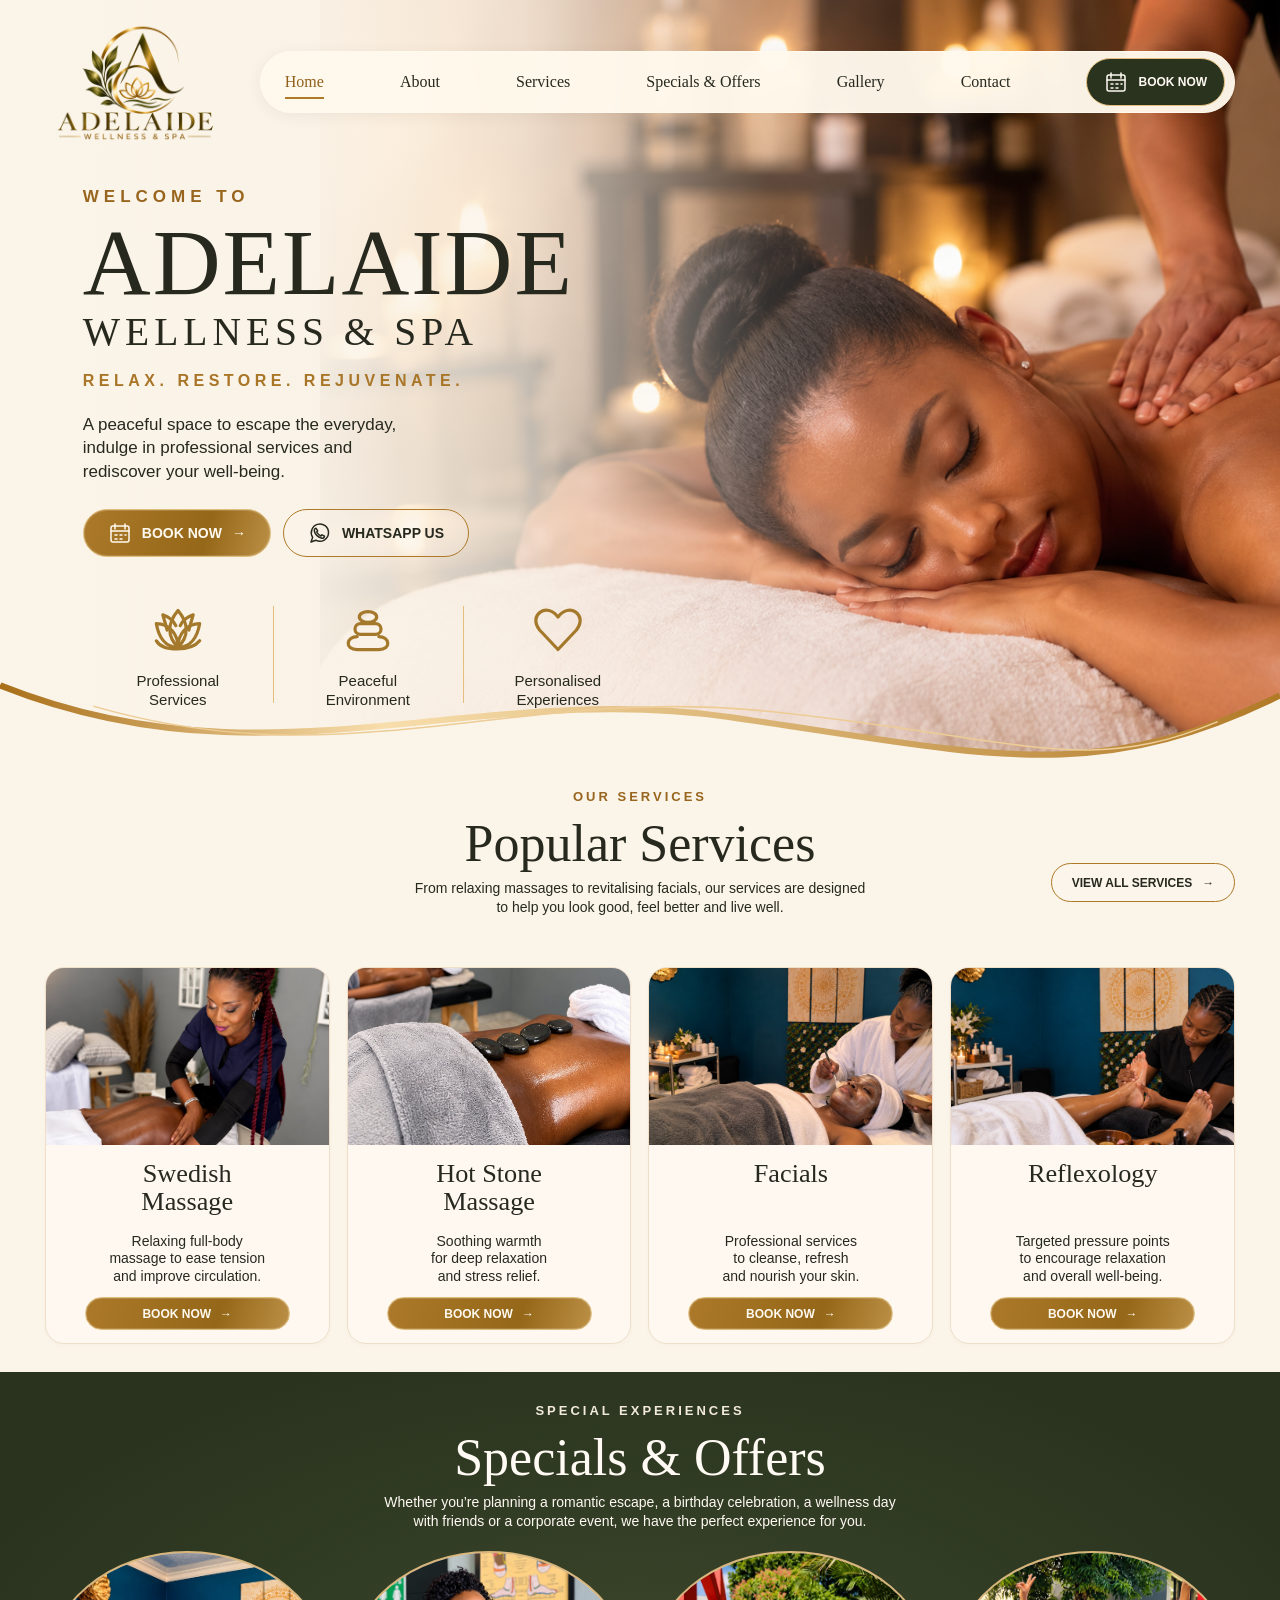
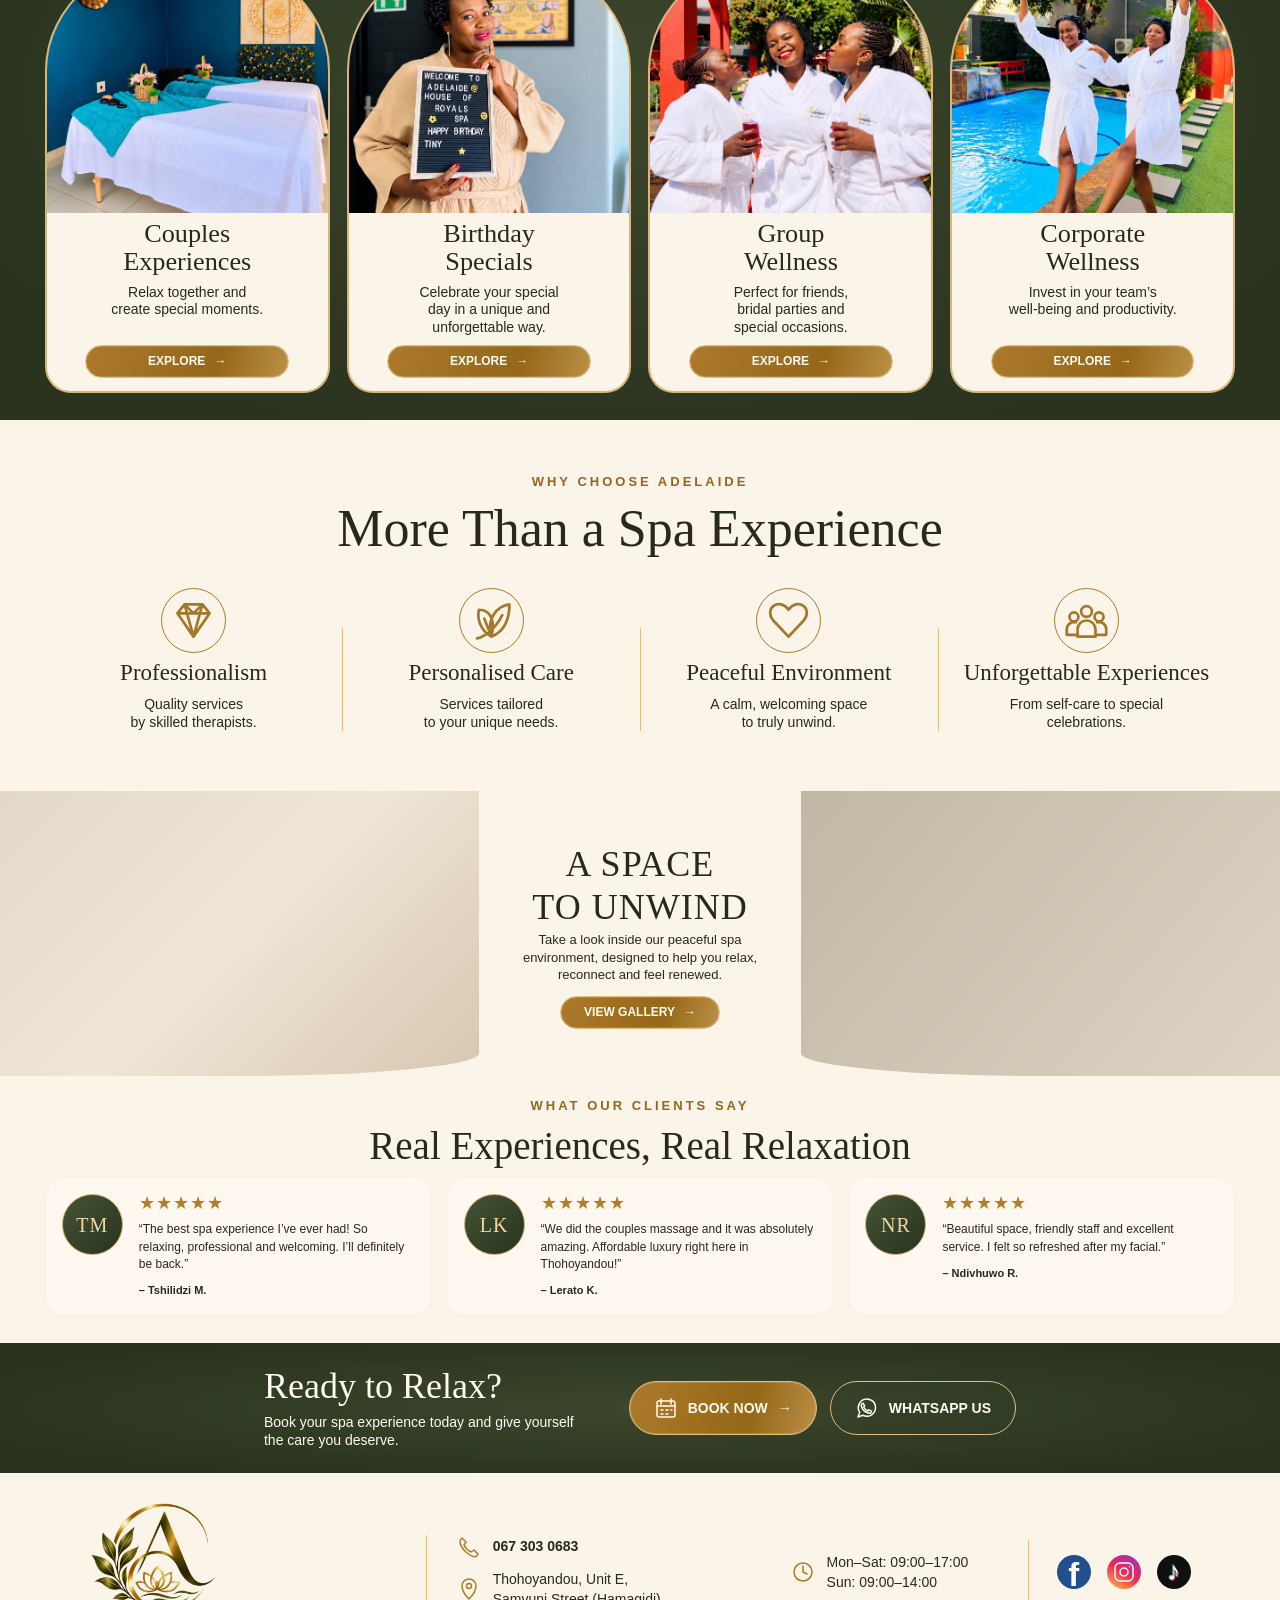
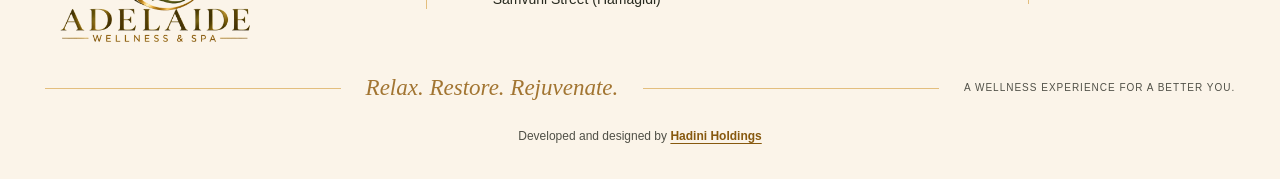
==== commit 311d7dcc: "feat: Update operating hours and related documentation across multiple files" ====
--- a/index.html
+++ b/index.html
@@ -19,6 +19,7 @@
 <script src="js/booking-modal.js" defer></script>
 <link rel="stylesheet" href="css/dialog-behavior.css">
 <script src="js/dialog-behavior.js" defer></script>
+<script src="js/catalogue-images.js" defer></script>
 </head>
 <body>
 <!-- ADELAIDE WELLNESS SPA LOADER -->
@@ -125,7 +126,7 @@
     <div class="container footer-main">
       <a class="footer-brand" href="index.html" aria-label="Adelaide Wellness and Spa home"><img src="assets/images/logo/Adelaide%20Wellness%20Spa%20Emblem.png" alt="Adelaide Wellness & Spa" width="220" height="147" loading="lazy"></a>
       <address class="footer-contact"><a href="tel:+27673030683"><span class="icon" data-icon="phone" aria-hidden="true"></span><strong>067 303 0683</strong></a><p><span class="icon" data-icon="pin" aria-hidden="true"></span><span>Thohoyandou, Unit E,<br>Samvuni Street (Hamagidi)</span></p></address>
-      <div class="footer-hours"><span class="icon" data-icon="clock" aria-hidden="true"></span><p>09:00 – 19:00<br>Mon – Sun</p></div>
+      <div class="footer-hours"><span class="icon" data-icon="clock" aria-hidden="true"></span><p>Mon–Sat: 09:00–17:00<br>Sun: 09:00–14:00</p></div>
       <div class="social-links" aria-label="Social media"><!-- Add verified profile URLs when available. --><span class="social-icon facebook" role="img" aria-label="Facebook">f</span><span class="social-icon instagram" role="img" aria-label="Instagram"><span class="icon" data-icon="instagram" aria-hidden="true"></span></span><span class="social-icon tiktok" role="img" aria-label="TikTok">♪</span></div>
     </div>
     <div class="footer-bottom container"><span class="footer-rule" aria-hidden="true"></span><p>Relax. Restore. Rejuvenate.</p><span class="footer-rule" aria-hidden="true"></span><small>A wellness experience for a better you.</small></div>
--- a/css/global.css
+++ b/css/global.css
@@ -144,3 +144,5 @@
 }
 
 .staff-profile-link{display:flex;align-items:center;justify-content:center;flex:0 0 44px;width:44px;height:44px;min-height:44px;border:1px solid #b99a59;border-radius:50%;background:#fff9edf5;color:#29331e;box-shadow:0 3px 15px #3b2c1510}.staff-profile-link svg{width:26px;height:26px;fill:none;stroke:currentColor;stroke-width:1.5;stroke-linecap:round;stroke-linejoin:round}.staff-profile-link:hover{background:#e8eddf}.staff-profile-link:focus-visible{outline:3px solid #ae7a28;outline-offset:3px}.site-header .staff-profile-link{order:3}.site-header:has(.staff-profile-link){gap:14px}@media(min-width:1001px) and (max-width:1200px){.site-header:has(.staff-profile-link) .main-navigation{gap:10px;padding-left:14px}.site-header:has(.staff-profile-link) .main-navigation>a:not(.button){font-size:13px}}@media(max-width:1000px){.site-header .staff-profile-link{order:0;margin-left:auto}.site-header:has(.staff-profile-link){gap:12px}}
+
+.treatment-card img[hidden],.catalogue-card img[hidden],.special-card img[hidden]{display:none}
